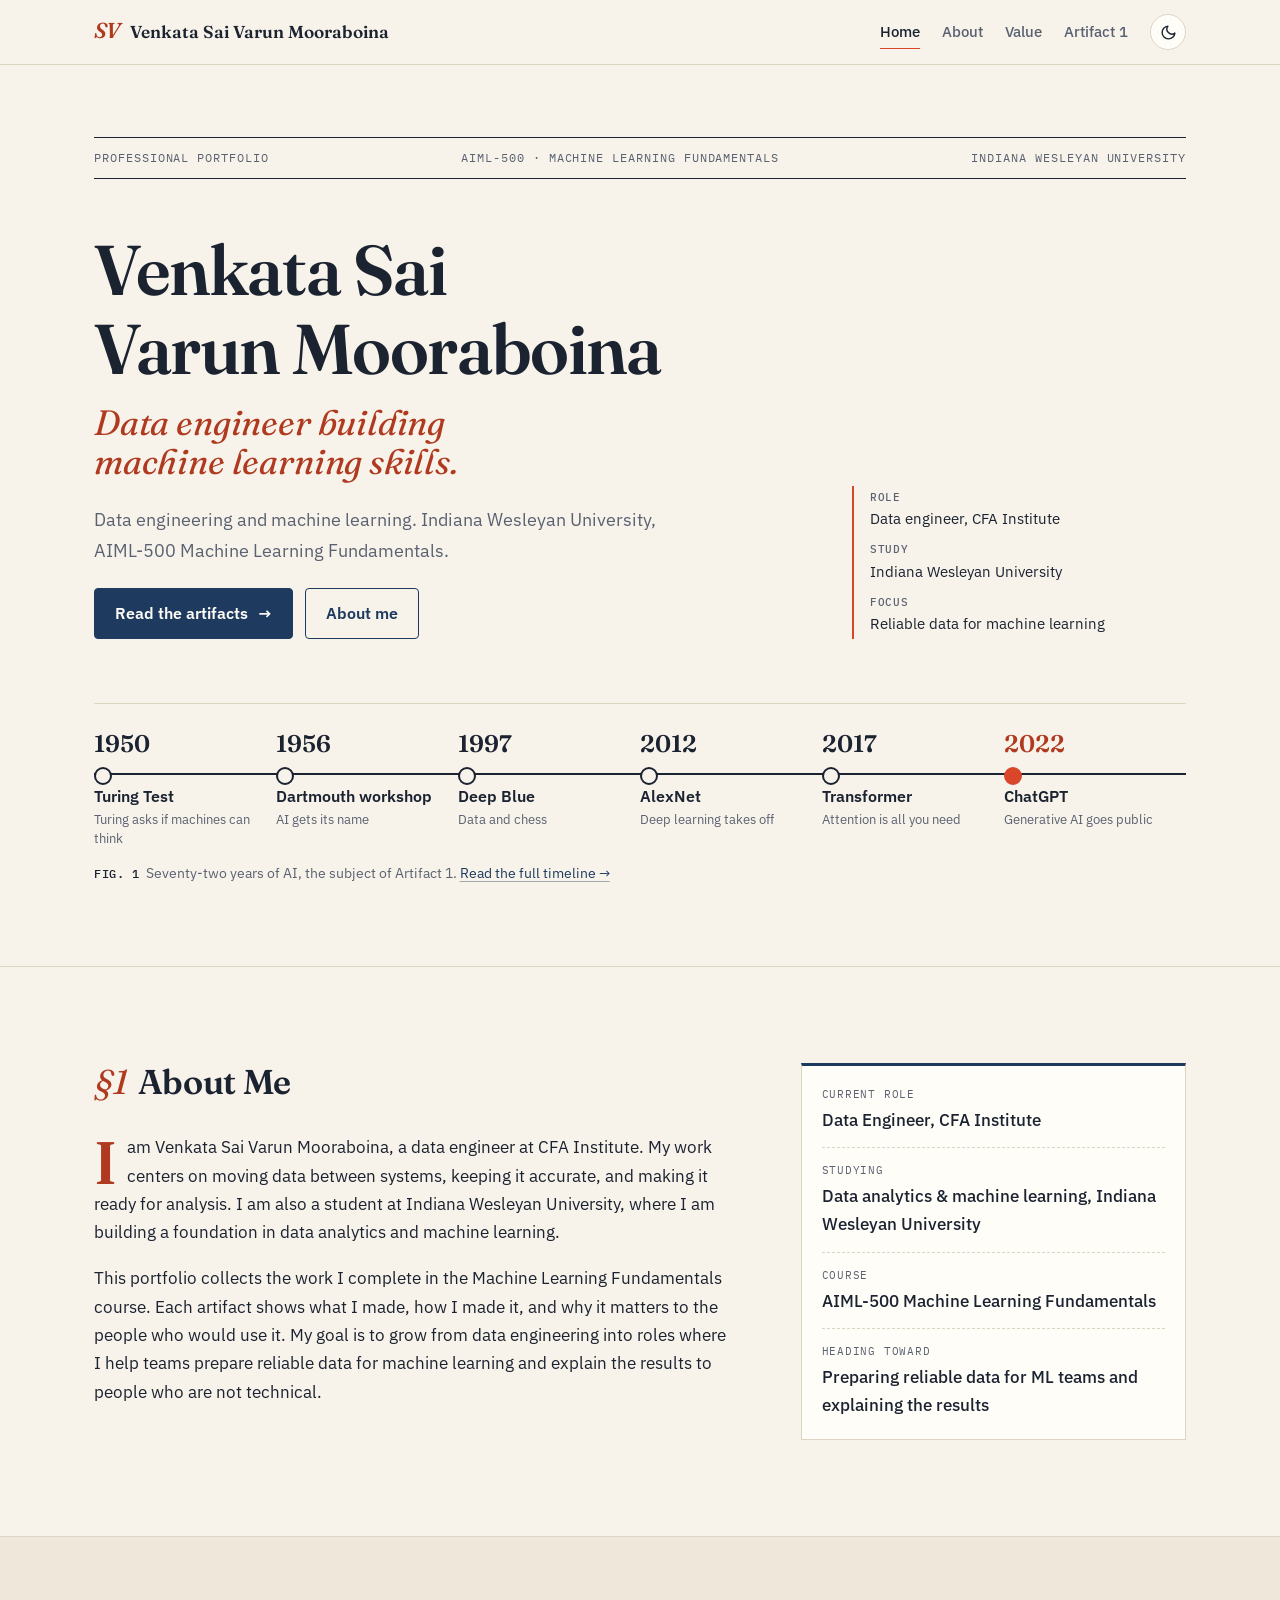
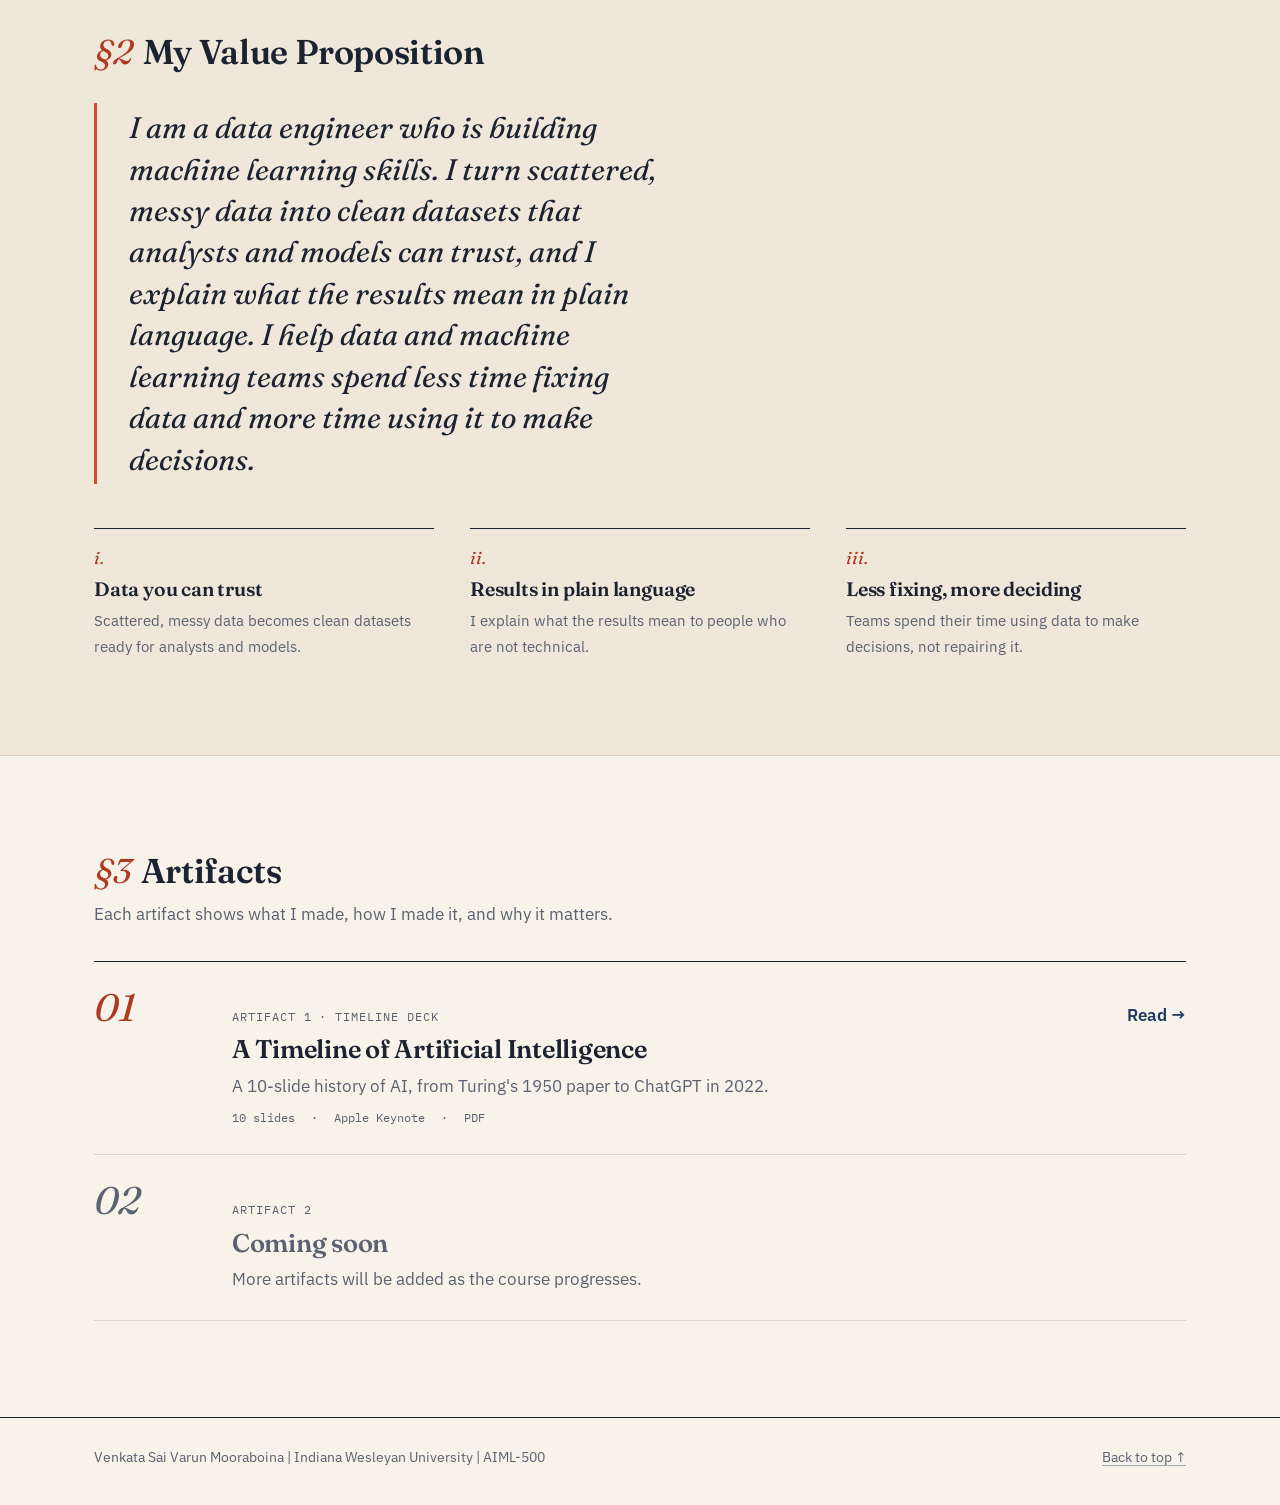
==== index.html @ 51bb8f2c "feat: publish AIML-500 professional portfolio Home page (About Me, Value Proposition, Artifacts) and" ====
<!DOCTYPE html>
<html lang="en">
<head>
  <meta charset="utf-8">
  <meta name="viewport" content="width=device-width, initial-scale=1">
  <title>Venkata Sai Varun Mooraboina - Professional Portfolio</title>
  <meta name="description" content="Professional portfolio of Venkata Sai Varun Mooraboina, data engineer building machine learning skills.">
  <meta name="author" content="Venkata Sai Varun Mooraboina">
  <meta property="og:type" content="website">
  <meta property="og:title" content="Venkata Sai Varun Mooraboina - Professional Portfolio">
  <meta property="og:description" content="Data engineer building machine learning skills. AIML-500 portfolio, Indiana Wesleyan University.">
  <meta name="theme-color" content="#F7F3EA">
  <link rel="icon" href="data:image/svg+xml,%3Csvg xmlns='http://www.w3.org/2000/svg' viewBox='0 0 64 64'%3E%3Crect width='64' height='64' rx='14' fill='%231E3A5F'/%3E%3Ctext x='32' y='43' font-family='Georgia,serif' font-style='italic' font-weight='700' font-size='30' text-anchor='middle' fill='%23FFFDF8'%3ESV%3C/text%3E%3Ccircle cx='50' cy='48' r='4' fill='%23D9472B'/%3E%3C/svg%3E">
  <script>try{var t=localStorage.getItem("theme");if(t)document.documentElement.setAttribute("data-theme",t)}catch(e){}</script>
  <link rel="preconnect" href="https://fonts.googleapis.com">
  <link rel="preconnect" href="https://fonts.gstatic.com" crossorigin>
  <link rel="stylesheet" href="https://fonts.googleapis.com/css2?family=Fraunces:ital,opsz,wght@0,9..144,400;0,9..144,600;1,9..144,400;1,9..144,500;1,9..144,600&family=IBM+Plex+Sans:wght@400;500;600&family=IBM+Plex+Mono:wght@400;500&display=swap">
  <link rel="stylesheet" href="style.css">
</head>
<body>
  <a class="skip" href="#main">Skip to content</a>

  <header class="top">
    <div class="wrap nav">
      <a class="brand" href="index.html" aria-label="Venkata Sai Varun Mooraboina, home">
        <span class="brand-mark" aria-hidden="true">SV</span>
        <span class="brand-name">Venkata Sai Varun Mooraboina</span>
        <span class="brand-short" aria-hidden="true">Sai Varun</span>
      </a>
      <nav class="nav-links" aria-label="Main">
        <a href="index.html" aria-current="page">Home</a>
        <a class="hide-sm" href="#about">About</a>
        <a class="hide-sm" href="#value">Value</a>
        <a href="artifact-1.html">Artifact 1</a>
        <button class="theme-toggle" type="button" aria-label="Switch theme">
          <svg class="moon" viewBox="0 0 24 24" fill="none" stroke="currentColor" stroke-width="2" stroke-linecap="round" stroke-linejoin="round" aria-hidden="true"><path d="M21 12.8A9 9 0 1 1 11.2 3a7 7 0 0 0 9.8 9.8z"/></svg>
          <svg class="sun" viewBox="0 0 24 24" fill="none" stroke="currentColor" stroke-width="2" stroke-linecap="round" aria-hidden="true"><circle cx="12" cy="12" r="4"/><path d="M12 2v2M12 20v2M4.9 4.9l1.4 1.4M17.7 17.7l1.4 1.4M2 12h2M20 12h2M4.9 19.1l1.4-1.4M17.7 6.3l1.4-1.4"/></svg>
        </button>
      </nav>
    </div>
  </header>

  <main id="main">
    <section class="masthead" aria-labelledby="name-h">
      <div class="wrap">
        <div class="masthead-rule">
          <span class="label">Professional Portfolio</span>
          <span class="label">AIML-500 · Machine Learning Fundamentals</span>
          <span class="label">Indiana Wesleyan University</span>
        </div>

        <div class="masthead-grid">
          <div class="masthead-copy">
            <h1 id="name-h">Venkata Sai Varun Mooraboina<span class="tagline">Data engineer building machine learning skills.</span></h1>
            <p class="standfirst">Data engineering and machine learning. Indiana Wesleyan University, AIML-500 Machine Learning Fundamentals.</p>
            <div class="btn-row">
              <a class="btn btn-ink" href="#artifacts">Read the artifacts <span class="arr" aria-hidden="true">→</span></a>
              <a class="btn btn-line" href="#about">About me</a>
            </div>
          </div>
          <div class="masthead-side">
            <ul class="byline">
              <li><b>Role</b>Data engineer, CFA Institute</li>
              <li><b>Study</b>Indiana Wesleyan University</li>
              <li><b>Focus</b>Reliable data for machine learning</li>
            </ul>
          </div>
        </div>

        <figure class="milestones">
          <ol class="ms">
            <li><span class="yr">1950</span><b>Turing Test</b><span>Turing asks if machines can think</span></li>
            <li><span class="yr">1956</span><b>Dartmouth workshop</b><span>AI gets its name</span></li>
            <li><span class="yr">1997</span><b>Deep Blue</b><span>Data and chess</span></li>
            <li><span class="yr">2012</span><b>AlexNet</b><span>Deep learning takes off</span></li>
            <li><span class="yr">2017</span><b>Transformer</b><span>Attention is all you need</span></li>
            <li class="hot"><span class="yr">2022</span><b>ChatGPT</b><span>Generative AI goes public</span></li>
          </ol>
          <figcaption class="figcap"><b>Fig. 1</b>Seventy-two years of AI, the subject of Artifact 1. <a href="artifact-1.html">Read the full timeline →</a></figcaption>
        </figure>
      </div>
    </section>

    <section class="sec" id="about" aria-labelledby="about-h">
      <div class="wrap two-col">
        <div>
          <div class="sec-head">
            <h2 id="about-h"><span class="sec-no" aria-hidden="true">§1</span>About Me</h2>
          </div>
          <div class="prose dropcap">
            <p>I am Venkata Sai Varun Mooraboina, a data engineer at CFA Institute. My work centers on moving data between systems, keeping it accurate, and making it ready for analysis. I am also a student at Indiana Wesleyan University, where I am building a foundation in data analytics and machine learning.</p>
            <p>This portfolio collects the work I complete in the Machine Learning Fundamentals course. Each artifact shows what I made, how I made it, and why it matters to the people who would use it. My goal is to grow from data engineering into roles where I help teams prepare reliable data for machine learning and explain the results to people who are not technical.</p>
          </div>
        </div>
        <dl class="index-card" aria-label="At a glance">
          <div><dt>Current role</dt><dd>Data Engineer, CFA Institute</dd></div>
          <div><dt>Studying</dt><dd>Data analytics &amp; machine learning, Indiana Wesleyan University</dd></div>
          <div><dt>Course</dt><dd>AIML-500 Machine Learning Fundamentals</dd></div>
          <div><dt>Heading toward</dt><dd>Preparing reliable data for ML teams and explaining the results</dd></div>
        </dl>
      </div>
    </section>

    <section class="sec tint" id="value" aria-labelledby="value-h">
      <div class="wrap">
        <div class="sec-head">
          <h2 id="value-h"><span class="sec-no" aria-hidden="true">§2</span>My Value Proposition</h2>
        </div>
        <blockquote class="pull">
          <p>I am a data engineer who is building machine learning skills. I turn scattered, messy data into clean datasets that analysts and models can trust, and I explain what the results mean in plain language. I help data and machine learning teams spend less time fixing data and more time using it to make decisions.</p>
        </blockquote>
        <ol class="points">
          <li><h3>Data you can trust</h3><p>Scattered, messy data becomes clean datasets ready for analysts and models.</p></li>
          <li><h3>Results in plain language</h3><p>I explain what the results mean to people who are not technical.</p></li>
          <li><h3>Less fixing, more deciding</h3><p>Teams spend their time using data to make decisions, not repairing it.</p></li>
        </ol>
      </div>
    </section>

    <section class="sec" id="artifacts" aria-labelledby="artifacts-h">
      <div class="wrap">
        <div class="sec-head">
          <h2 id="artifacts-h"><span class="sec-no" aria-hidden="true">§3</span>Artifacts</h2>
          <p class="muted">Each artifact shows what I made, how I made it, and why it matters.</p>
        </div>
        <ul class="contents">
          <li>
            <a class="entry" href="artifact-1.html">
              <span class="no" aria-hidden="true">01</span>
              <span class="body">
                <span class="label">Artifact 1 · Timeline deck</span>
                <h3>A Timeline of Artificial Intelligence</h3>
                <p>A 10-slide history of AI, from Turing's 1950 paper to ChatGPT in 2022.</p>
                <span class="tags"><span>10 slides</span> · <span>Apple Keynote</span> · <span>PDF</span></span>
              </span>
              <span class="go">Read <span class="arr" aria-hidden="true">→</span></span>
            </a>
          </li>
          <li>
            <div class="entry soon">
              <span class="no" aria-hidden="true">02</span>
              <span class="body">
                <span class="label">Artifact 2</span>
                <h3>Coming soon</h3>
                <p>More artifacts will be added as the course progresses.</p>
              </span>
            </div>
          </li>
        </ul>
      </div>
    </section>
  </main>

  <footer class="site">
    <div class="wrap foot">
      <span>Venkata Sai Varun Mooraboina | Indiana Wesleyan University | AIML-500</span>
      <a href="#main">Back to top ↑</a>
    </div>
  </footer>

  <script src="script.js" defer></script>
</body>
</html>
---- style.css ----
/* Professional Portfolio — Venkata Sai Varun Mooraboina
   "Research notebook": warm paper, ink blue, one vermilion accent.
   Fraunces (serif headings), IBM Plex Sans (body), IBM Plex Mono (labels).
   Light by default; a "night reading" dark theme follows the device or the toggle. */

:root {
  --paper: #F7F3EA; --paper-2: #EFE8DA; --card: #FFFDF8;
  --ink: #1B2230; --ink-blue: #1E3A5F; --muted: #5A6170; --line: #DDD4C3;
  --accent: #D9472B; --accent-text: #B03A20; --on-ink: #FFFDF8;
  --serif: "Fraunces", "Iowan Old Style", Georgia, serif;
  --sans: "IBM Plex Sans", "Helvetica Neue", Arial, system-ui, sans-serif;
  --mono: "IBM Plex Mono", ui-monospace, Menlo, monospace;
  --wrap: 1140px;
  color-scheme: light;
}
@media (prefers-color-scheme: dark) {
  :root:not([data-theme="light"]) {
    --paper: #14171C; --paper-2: #1A1E24; --card: #1D2229;
    --ink: #ECE7DC; --ink-blue: #A9C2E2; --muted: #A2A8B1; --line: #2E343D;
    --accent: #FF7A59; --accent-text: #FF8D70; --on-ink: #14171C;
    color-scheme: dark;
  }
}
:root[data-theme="dark"] {
  --paper: #14171C; --paper-2: #1A1E24; --card: #1D2229;
  --ink: #ECE7DC; --ink-blue: #A9C2E2; --muted: #A2A8B1; --line: #2E343D;
  --accent: #FF7A59; --accent-text: #FF8D70; --on-ink: #14171C;
  color-scheme: dark;
}

/* ---------- Base ---------- */
* { box-sizing: border-box; }
html { scroll-behavior: smooth; scroll-padding-top: 80px; }
body {
  margin: 0; background: var(--paper); color: var(--ink);
  font-family: var(--sans); font-size: 1.04rem; line-height: 1.7;
  -webkit-font-smoothing: antialiased; overflow-x: hidden;
}
a { color: var(--ink-blue); text-decoration-color: color-mix(in srgb, var(--ink-blue) 40%, transparent); text-underline-offset: 3px; }
a:hover { color: var(--accent-text); text-decoration-color: currentColor; }
:focus-visible { outline: 2px solid var(--accent); outline-offset: 3px; border-radius: 4px; }
h1, h2, h3 { font-family: var(--serif); font-weight: 600; line-height: 1.12; letter-spacing: -0.01em; text-wrap: balance; margin: 0; }
h1 { font-size: clamp(2.4rem, 6vw, 4.4rem); letter-spacing: -0.02em; }
h2 { font-size: clamp(1.6rem, 3vw, 2.15rem); }
h3 { font-size: 1.22rem; }
p { margin: 0; }
.wrap { max-width: var(--wrap); margin-inline: auto; padding-inline: 24px; }
@media (max-width: 600px) { .wrap { padding-inline: 16px; } }

.skip { position: absolute; left: 16px; top: -60px; z-index: 50; background: var(--ink-blue); color: var(--on-ink); padding: 10px 16px; border-radius: 6px; text-decoration: none; font-weight: 600; }
.skip:focus { top: 12px; color: var(--on-ink); }

.label { font-family: var(--mono); font-size: .74rem; letter-spacing: .08em; text-transform: uppercase; color: var(--muted); margin: 0; }
.label.accent { color: var(--accent-text); }
.muted { color: var(--muted); }
.sec-no { font-family: var(--serif); font-style: italic; font-weight: 400; color: var(--accent-text); margin-right: .3em; }

/* ---------- Buttons ---------- */
.btn {
  display: inline-flex; align-items: center; gap: 10px; padding: 11px 20px; border-radius: 4px;
  font: inherit; font-weight: 600; font-size: .98rem; text-decoration: none; cursor: pointer;
  border: 1.5px solid var(--ink-blue); transition: background .2s ease, color .2s ease, border-color .2s ease;
}
.btn-ink { background: var(--ink-blue); color: var(--on-ink); }
.btn-ink:hover { background: var(--accent); border-color: var(--accent); color: var(--on-ink); }
.btn-line { background: transparent; color: var(--ink-blue); }
.btn-line:hover { border-color: var(--accent); color: var(--accent-text); }
.btn .arr { transition: transform .2s ease; }
.btn:hover .arr { transform: translateX(3px); }
.btn-row { display: flex; flex-wrap: wrap; gap: 12px; align-items: center; }

/* ---------- Header ---------- */
header.top {
  position: sticky; top: 0; z-index: 20; border-bottom: 1px solid var(--line);
  background: color-mix(in srgb, var(--paper) 88%, transparent);
  backdrop-filter: blur(10px); -webkit-backdrop-filter: blur(10px);
}
.nav { display: flex; align-items: center; justify-content: space-between; gap: 16px; padding-block: 14px; }
.brand { display: flex; align-items: baseline; gap: 10px; min-width: 0; text-decoration: none; color: var(--ink); }
.brand:hover { color: var(--ink); }
.brand-mark { font-family: var(--serif); font-style: italic; font-weight: 600; font-size: 1.35rem; color: var(--accent-text); line-height: 1; }
.brand-name { font-family: var(--serif); font-weight: 600; font-size: 1.08rem; white-space: nowrap; overflow: hidden; text-overflow: ellipsis; }
.brand-short { display: none; font-family: var(--serif); font-weight: 600; }
.nav-links { display: flex; align-items: center; gap: 22px; }
.nav-links a { color: var(--muted); text-decoration: none; font-size: .95rem; font-weight: 500; white-space: nowrap; padding-block: 4px; border-bottom: 1.5px solid transparent; }
.nav-links a:hover { color: var(--ink); border-bottom-color: var(--line); }
.nav-links a[aria-current="page"] { color: var(--ink); border-bottom-color: var(--accent); }
.theme-toggle {
  flex: none; width: 36px; height: 36px; border-radius: 50%; border: 1px solid var(--line);
  background: var(--card); color: var(--ink); display: grid; place-items: center; cursor: pointer;
}
.theme-toggle:hover { border-color: var(--accent); }
.theme-toggle svg { width: 17px; height: 17px; }
.theme-toggle .sun { display: none; }
:root[data-theme="dark"] .theme-toggle .sun { display: block; }
:root[data-theme="dark"] .theme-toggle .moon { display: none; }
@media (max-width: 720px) {
  .nav-links { gap: 16px; }
  .nav-links .hide-sm, .brand-name { display: none; }
  .brand-short { display: inline; }
}

/* ---------- Home: masthead ---------- */
.masthead { padding-block: clamp(36px, 6vw, 72px) clamp(48px, 7vw, 80px); }
.masthead-rule { display: flex; justify-content: space-between; flex-wrap: wrap; gap: 6px 20px; padding-block: 10px; border-block: 1px solid var(--ink); margin-bottom: clamp(28px, 5vw, 52px); }
.masthead-grid { display: grid; grid-template-columns: 1.35fr .65fr; gap: clamp(24px, 5vw, 64px); align-items: end; }
@media (max-width: 880px) { .masthead-grid { grid-template-columns: 1fr; } }
.masthead-copy { display: grid; gap: 22px; min-width: 0; }
.masthead h1 .tagline { display: block; font-style: italic; font-weight: 400; color: var(--accent-text); font-size: .5em; letter-spacing: -0.005em; margin-top: 14px; }
.standfirst { font-size: 1.15rem; color: var(--muted); max-width: 52ch; }
.masthead-side { display: grid; gap: 18px; }
.byline { display: grid; gap: 8px; margin: 0; list-style: none; border-left: 2px solid var(--accent); padding: 2px 0 2px 16px; font-size: .95rem; }
.byline b { display: block; font-family: var(--mono); font-weight: 500; font-size: .68rem; letter-spacing: .07em; text-transform: uppercase; color: var(--muted); }

/* Figure captions */
figure { margin: 0; }
.figcap { font-size: .88rem; color: var(--muted); margin-top: 14px; }
.figcap b { font-family: var(--mono); font-weight: 500; font-size: .76rem; letter-spacing: .05em; color: var(--ink); margin-right: 6px; text-transform: uppercase; }

/* Home: AI milestones timeline */
.milestones { margin-top: clamp(40px, 6vw, 64px); padding-top: 28px; border-top: 1px solid var(--line); }
.ms { position: relative; display: grid; grid-template-columns: repeat(6, 1fr); margin: 0; padding: 0; list-style: none; }
.ms::before { content: ""; position: absolute; left: 0; right: 0; top: 41px; height: 2px; background: var(--ink); }
.ms li { position: relative; display: grid; gap: 4px; align-content: start; padding-right: 14px; }
.ms .yr { font-family: var(--serif); font-size: 1.5rem; font-weight: 600; line-height: 1; padding-bottom: 26px; }
.ms li::before { content: ""; position: absolute; left: 0; top: 35px; width: 14px; height: 14px; border-radius: 50%; background: var(--paper); border: 2px solid var(--ink); }
.ms b { font-weight: 600; font-size: .98rem; line-height: 1.3; }
.ms span:last-child { font-size: .84rem; color: var(--muted); line-height: 1.4; }
.ms li.hot::before { background: var(--accent); border-color: var(--accent); }
.ms li.hot .yr { color: var(--accent-text); }
.ms-link { margin-top: 18px; }
@media (max-width: 760px) {
  .ms { grid-template-columns: 1fr; gap: 16px; padding-left: 28px; }
  .ms::before { left: 6px; right: auto; top: 6px; bottom: 6px; width: 2px; height: auto; }
  .ms li { grid-template-columns: 60px 1fr; column-gap: 12px; padding: 0; }
  .ms li::before { left: -28px; top: 5px; }
  .ms .yr { grid-row: span 2; font-size: 1.25rem; padding: 0; }
}

/* ---------- Home: numbered sections ---------- */
.sec { padding-block: clamp(56px, 8vw, 96px); border-top: 1px solid var(--line); }
.sec.tint { background: var(--paper-2); }
.sec-head { display: grid; gap: 10px; margin-bottom: 32px; max-width: 70ch; }
.two-col { display: grid; grid-template-columns: 1.25fr .75fr; gap: clamp(24px, 5vw, 64px); align-items: start; }
@media (max-width: 880px) { .two-col { grid-template-columns: 1fr; } }
.prose { display: grid; gap: 18px; max-width: 66ch; }
.prose.dropcap > p:first-child::first-letter {
  float: left; font-family: var(--serif); font-weight: 600; font-size: 3.6em; line-height: .8;
  padding: 6px 10px 0 0; color: var(--accent-text);
}
.index-card { margin: 0; padding: 6px 20px; background: var(--card); border: 1px solid var(--line); border-top: 3px solid var(--ink-blue); }
.index-card div { display: grid; gap: 2px; padding-block: 13px; border-bottom: 1px dashed var(--line); }
.index-card div:last-child { border-bottom: none; }
.index-card dt { font-family: var(--mono); font-size: .7rem; letter-spacing: .07em; text-transform: uppercase; color: var(--muted); }
.index-card dd { margin: 0; font-weight: 500; }

.pull { margin: 0; padding: 4px 0 4px clamp(18px, 3vw, 32px); border-left: 3px solid var(--accent); max-width: 34em; }
.pull p { font-family: var(--serif); font-style: italic; font-weight: 400; font-size: clamp(1.35rem, 2.6vw, 1.85rem); line-height: 1.4; }
.points { display: grid; grid-template-columns: repeat(3, 1fr); gap: clamp(18px, 3vw, 36px); margin: 44px 0 0; padding: 0; list-style: none; counter-reset: pt; }
@media (max-width: 820px) { .points { grid-template-columns: 1fr; } }
.points li { counter-increment: pt; display: grid; gap: 6px; align-content: start; padding-top: 14px; border-top: 1px solid var(--ink); }
.points li::before { content: counter(pt, lower-roman) "."; font-family: var(--serif); font-style: italic; color: var(--accent-text); font-size: 1.1rem; }
.points p { color: var(--muted); font-size: .96rem; }

/* Artifacts as a contents list */
.contents { margin: 0; padding: 0; list-style: none; border-top: 1px solid var(--ink); }
.contents li { border-bottom: 1px solid var(--line); }
.entry { display: grid; grid-template-columns: 110px 1fr auto; gap: 8px 28px; align-items: baseline; padding: 26px 0; text-decoration: none; color: var(--ink); }
.entry:hover { color: var(--ink); }
a.entry:hover h3 { color: var(--accent-text); }
.entry .no { font-family: var(--serif); font-style: italic; font-size: 2.4rem; line-height: 1; color: var(--accent-text); }
.entry .body { display: grid; gap: 8px; }
.entry h3 { font-size: clamp(1.3rem, 2.4vw, 1.6rem); transition: color .2s ease; }
.entry p { color: var(--muted); }
.entry .go { font-weight: 600; color: var(--ink-blue); white-space: nowrap; }
.entry .go .arr { display: inline-block; transition: transform .2s ease; }
a.entry:hover .go .arr { transform: translateX(4px); }
.entry.soon .no, .entry.soon h3 { color: var(--muted); }
@media (max-width: 680px) {
  .entry { grid-template-columns: 52px 1fr; }
  .entry .no { font-size: 1.9rem; }
  .entry .go { grid-column: 2; }
}
.tags { display: flex; flex-wrap: wrap; gap: 6px 16px; margin: 0; padding: 0; list-style: none; font-family: var(--mono); font-size: .76rem; color: var(--muted); }
.tags li::before { content: "▪ "; color: var(--accent); }

/* ---------- Artifact page ---------- */
.paper-head { padding-block: clamp(36px, 6vw, 72px) clamp(28px, 4vw, 40px); border-bottom: 1px solid var(--ink); }
.crumbs { display: flex; gap: 8px; font-family: var(--mono); font-size: .76rem; color: var(--muted); margin-bottom: 26px; }
.crumbs a { color: var(--muted); text-decoration: none; }
.crumbs a:hover { color: var(--ink); }
.paper-head h1 { font-size: clamp(2rem, 4.8vw, 3.5rem); max-width: 24ch; margin-top: 12px; }
.paper-head .standfirst { margin-top: 18px; font-style: italic; font-family: var(--serif); font-size: 1.25rem; }
.paper-meta { display: flex; flex-wrap: wrap; gap: 6px 22px; margin: 26px 0 0; padding: 12px 0 0; list-style: none; border-top: 1px solid var(--line); font-size: .9rem; color: var(--muted); }
.paper-meta b { color: var(--ink); font-weight: 600; }

.layout { display: grid; grid-template-columns: 190px minmax(0, 1fr); gap: clamp(28px, 4vw, 56px); padding-block: 28px 80px; }
.toc { position: sticky; top: 84px; align-self: start; min-width: 0; }
.toc ol { list-style: none; margin: 12px 0 0; padding: 0; display: grid; gap: 1px; counter-reset: toc; }
.toc li { counter-increment: toc; }
.toc a { display: flex; gap: 8px; padding: 5px 0; color: var(--muted); text-decoration: none; font-size: .92rem; }
.toc a::before { content: "§" counter(toc); font-family: var(--serif); font-style: italic; min-width: 2em; }
.toc a:hover { color: var(--ink); }
.toc a.active { color: var(--ink); font-weight: 600; }
.toc a.active::before { color: var(--accent-text); }
@media (max-width: 920px) {
  .layout { grid-template-columns: 1fr; padding-top: 0; }
  .toc {
    top: 61px; z-index: 10; margin-inline: -24px; padding: 10px 24px;
    background: color-mix(in srgb, var(--paper) 92%, transparent);
    backdrop-filter: blur(10px); -webkit-backdrop-filter: blur(10px); border-bottom: 1px solid var(--line);
  }
  .toc .label { display: none; }
  .toc ol { display: flex; gap: 6px; margin: 0; overflow-x: auto; scrollbar-width: none; }
  .toc ol::-webkit-scrollbar { display: none; }
  .toc a { white-space: nowrap; padding: 5px 12px; border: 1px solid var(--line); border-radius: 999px; font-size: .85rem; background: var(--card); }
  .toc a::before { min-width: 0; }
  .toc a.active { border-color: var(--accent); }
}
@media (max-width: 600px) { .toc { margin-inline: -16px; padding-inline: 16px; } }

/* Each section: body + margin notes */
.content { min-width: 0; }
.part { display: grid; grid-template-columns: minmax(0, 1fr) 210px; gap: 16px 40px; padding-block: 36px; border-bottom: 1px solid var(--line); }
.part > h2 { grid-column: 1 / -1; }
.part-body { display: grid; gap: 22px; min-width: 0; align-content: start; }
.part-body > p { max-width: 68ch; }
.notes { display: grid; gap: 16px; align-content: start; }
.note { font-size: .84rem; line-height: 1.5; color: var(--muted); padding-left: 12px; border-left: 2px solid var(--line); }
.note b { display: block; font-family: var(--mono); font-weight: 500; font-size: .68rem; letter-spacing: .07em; text-transform: uppercase; color: var(--accent-text); margin-bottom: 3px; }
.note.lit { border-left-color: var(--accent); }
@media (max-width: 1100px) {
  .part { grid-template-columns: 1fr; }
  .notes { grid-template-columns: repeat(auto-fit, minmax(220px, 1fr)); }
}
.cite { white-space: nowrap; }

.fig-frame { border: 1px solid var(--line); background: var(--card); padding: clamp(14px, 2.4vw, 22px); }

.viewer-wrap { border: 1px solid var(--line); background: var(--paper-2); }
.viewer { display: block; width: 100%; height: min(72vh, 640px); border: 0; background: var(--paper-2); }
.viewer-fallback { padding: 28px; display: grid; gap: 12px; justify-items: start; }
@media (max-width: 600px) { .viewer { height: 420px; } }

/* Fig: six eras */
.eras { display: flex; gap: 4px; margin: 0; padding: 0; list-style: none; }
.eras li { flex: var(--span) 1 0; min-width: 0; display: grid; gap: 6px; align-content: start; padding: 12px 10px; background: var(--paper); border-top: 4px solid var(--ink-blue); }
.eras li.winter { border-top-color: var(--accent); background: repeating-linear-gradient(135deg, var(--paper) 0 7px, color-mix(in srgb, var(--accent) 9%, var(--paper)) 7px 14px); }
.eras .yrs { font-family: var(--mono); font-size: .7rem; color: var(--muted); }
.eras b { font-family: var(--serif); font-weight: 600; font-size: .98rem; line-height: 1.2; }
.legend { display: flex; flex-wrap: wrap; gap: 16px; font-size: .8rem; color: var(--muted); margin-top: 12px; }
.legend span::before { content: ""; display: inline-block; width: 14px; height: 4px; margin-right: 8px; vertical-align: middle; background: var(--ink-blue); }
.legend span.w::before { background: var(--accent); }
@media (max-width: 760px) {
  .eras { flex-direction: column; }
  .eras li { flex: none; grid-template-columns: 92px 1fr; align-items: baseline; border-top: none; border-left: 4px solid var(--ink-blue); }
  .eras li.winter { border-left-color: var(--accent); }
}

/* Fig: compute */
.stats { display: grid; grid-template-columns: repeat(3, 1fr); gap: 18px; }
@media (max-width: 680px) { .stats { grid-template-columns: 1fr; } }
.stat { display: grid; gap: 4px; }
.stat b { font-family: var(--serif); font-weight: 600; font-size: clamp(2rem, 4.4vw, 2.8rem); line-height: 1; font-variant-numeric: lining-nums tabular-nums; }
.stat.hot b { color: var(--accent-text); }
.stat span { font-size: .86rem; color: var(--muted); }

/* Fig: enablers */
.enablers { position: relative; display: grid; grid-template-columns: repeat(5, 1fr); gap: 10px; margin: 0; padding: 0; list-style: none; }
.enablers::before { content: ""; position: absolute; left: 0; right: 0; top: 6px; height: 2px; background: var(--ink); }
.enablers li { position: relative; display: grid; gap: 3px; align-content: start; padding-top: 26px; }
.enablers li::before { content: ""; position: absolute; top: 0; left: 0; width: 14px; height: 14px; border-radius: 50%; background: var(--card); border: 2px solid var(--ink); }
.enablers li.hot::before { background: var(--accent); border-color: var(--accent); }
.enablers .yr { font-family: var(--serif); font-weight: 600; font-size: 1.15rem; }
.enablers li.hot .yr { color: var(--accent-text); }
.enablers b { font-size: .92rem; }
.enablers span:last-child { font-size: .8rem; color: var(--muted); }
@media (max-width: 760px) {
  .enablers { grid-template-columns: 1fr; gap: 14px; padding-left: 28px; }
  .enablers::before { left: 6px; right: auto; top: 6px; bottom: 6px; width: 2px; height: auto; }
  .enablers li { padding-top: 0; }
  .enablers li::before { left: -28px; top: 5px; }
}

.steps { list-style: none; margin: 0; padding: 0; display: grid; counter-reset: step; }
.steps li { counter-increment: step; display: grid; grid-template-columns: 44px 1fr; gap: 12px; padding: 14px 0; border-top: 1px dashed var(--line); max-width: 72ch; }
.steps li:first-child { border-top: none; padding-top: 0; }
.steps li::before { content: counter(step); font-family: var(--serif); font-style: italic; font-size: 1.6rem; line-height: 1.05; color: var(--accent-text); }

.tools { display: flex; flex-wrap: wrap; gap: 8px; margin: 0; padding: 0; list-style: none; }
.tools li { font-family: var(--mono); font-size: .78rem; padding: 4px 10px; border: 1px solid var(--line); background: var(--card); }

.duo { display: grid; grid-template-columns: 1fr 1fr; gap: clamp(18px, 3vw, 32px); }
@media (max-width: 760px) { .duo { grid-template-columns: 1fr; } }
.duo > div { display: grid; gap: 8px; align-content: start; padding-top: 12px; border-top: 1px solid var(--ink); }
.duo h3 { font-style: italic; font-weight: 500; color: var(--accent-text); }

.boxed { padding: 16px 18px; background: var(--card); border: 1px solid var(--line); border-left: 3px solid var(--accent); max-width: 68ch; }

.refs { display: grid; gap: 12px; }
.refs p { padding-left: 2em; text-indent: -2em; overflow-wrap: anywhere; font-size: .95rem; max-width: 80ch; scroll-margin-top: 130px; }
.refs p:target { background: color-mix(in srgb, var(--accent) 12%, transparent); outline: 6px solid color-mix(in srgb, var(--accent) 12%, transparent); }

.pager { display: flex; justify-content: space-between; gap: 12px; flex-wrap: wrap; padding-top: 32px; }

/* ---------- Footer ---------- */
footer.site { padding-block: 28px 36px; border-top: 1px solid var(--ink); color: var(--muted); font-size: .88rem; }
.foot { display: flex; justify-content: space-between; flex-wrap: wrap; gap: 12px; }
.foot a { color: var(--muted); }

/* ---------- Motion ---------- */
@media (prefers-reduced-motion: no-preference) {
  .masthead-copy, .masthead-side, .milestones { animation: settle .8s cubic-bezier(.2,.7,.2,1) both; }
  .masthead-side { animation-delay: .08s; }
  .milestones { animation-delay: .16s; }
  @keyframes settle { from { transform: translateY(14px); } to { transform: none; } }
}
@media (prefers-reduced-motion: reduce) {
  html { scroll-behavior: auto; }
  *, *::before, *::after { animation: none !important; transition: none !important; }
}

@media print {
  header.top, .toc, .theme-toggle, .viewer-wrap, .skip, .pager { display: none !important; }
  body { background: #fff; color: #000; }
  .layout, .part { grid-template-columns: 1fr; }
}
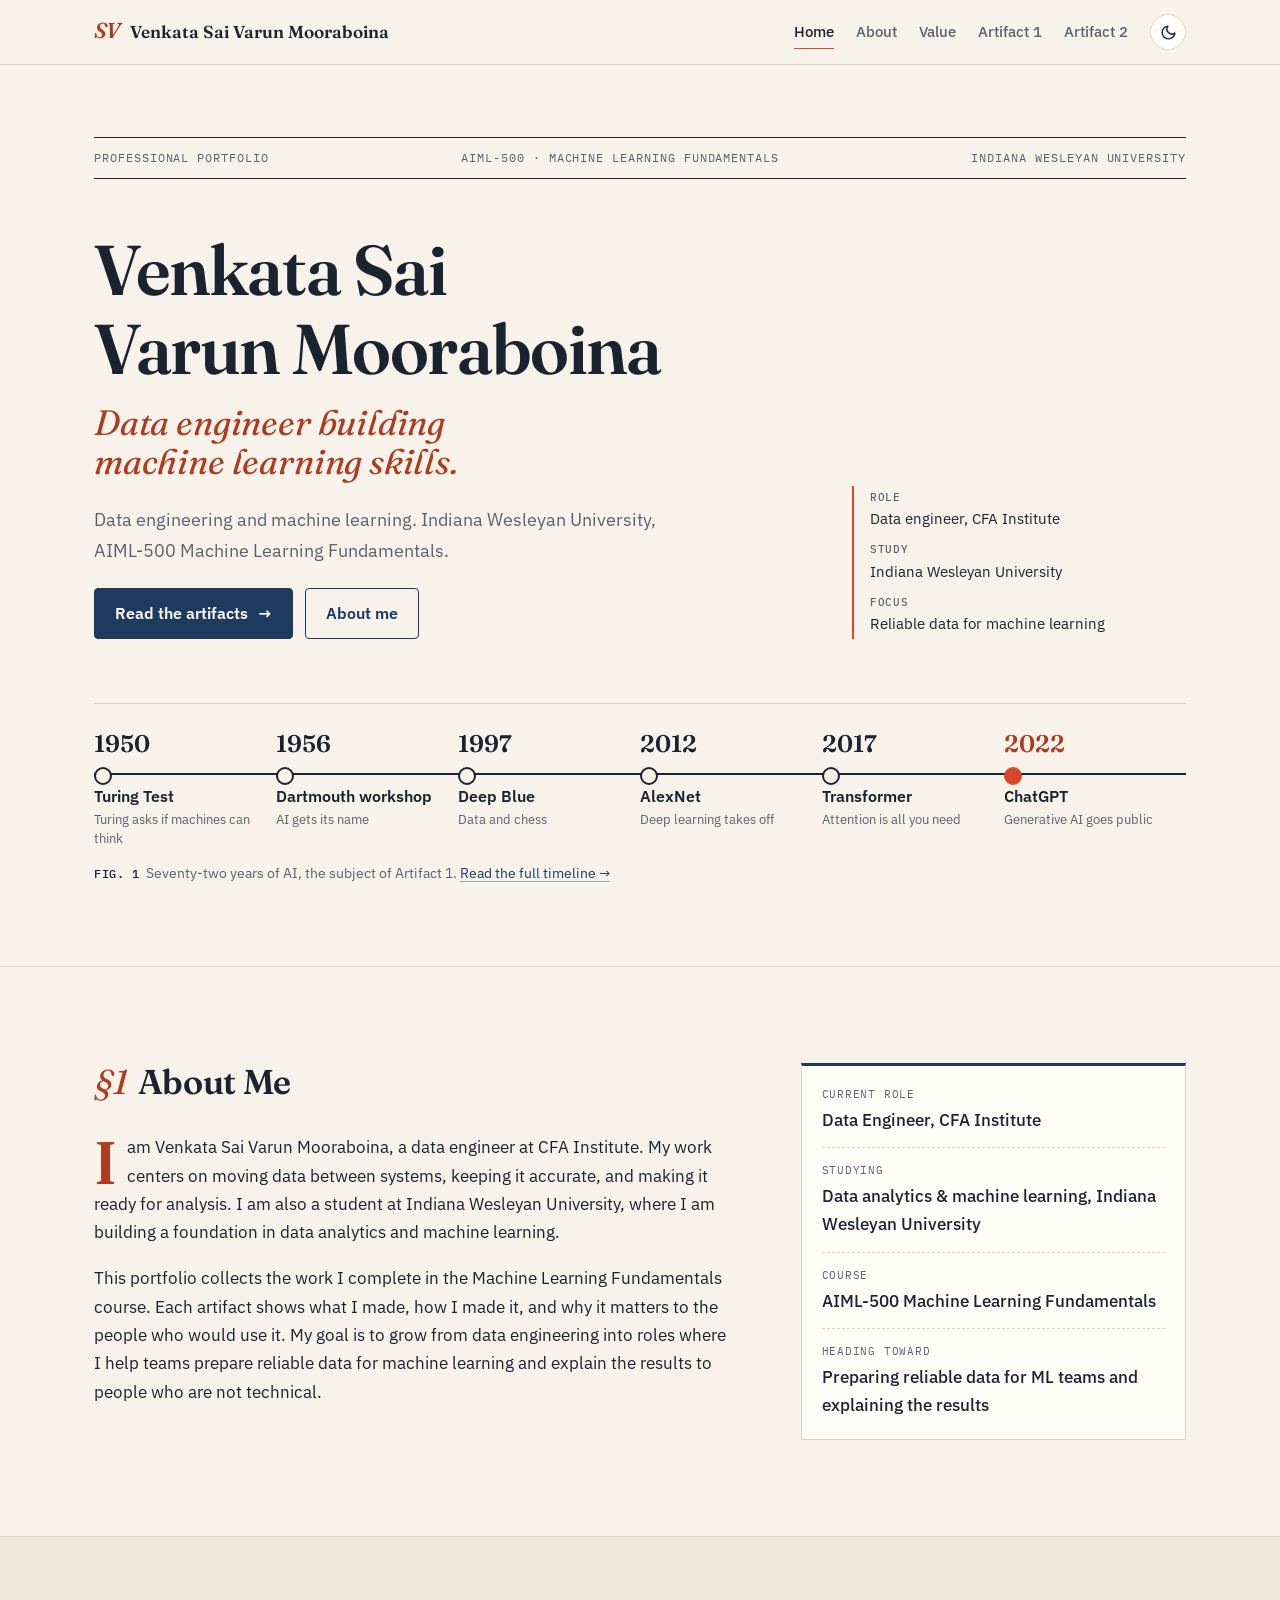
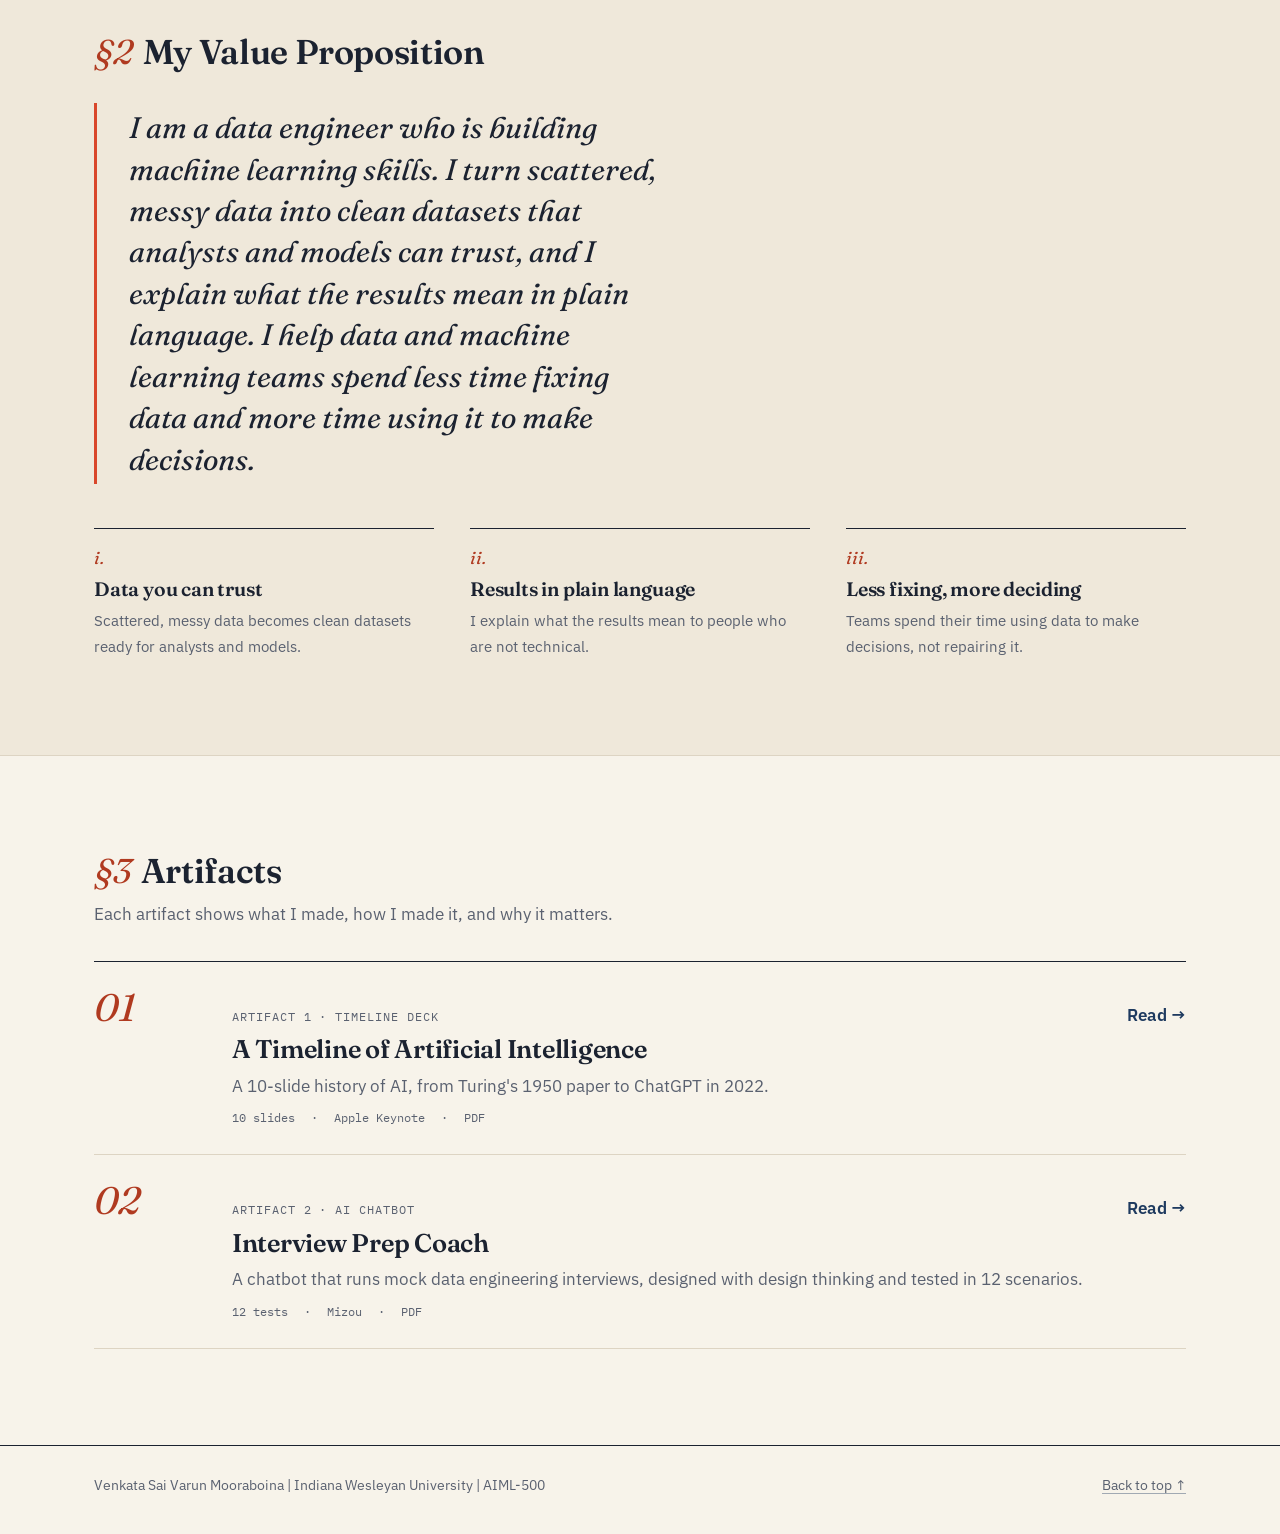
==== commit e310b0cf: "AI-Lab-Documentation" ====
--- a/index.html
+++ b/index.html
@@ -1,22 +1,28 @@
 <!DOCTYPE html>
 <html lang="en">
+
 <head>
   <meta charset="utf-8">
   <meta name="viewport" content="width=device-width, initial-scale=1">
   <title>Venkata Sai Varun Mooraboina - Professional Portfolio</title>
-  <meta name="description" content="Professional portfolio of Venkata Sai Varun Mooraboina, data engineer building machine learning skills.">
+  <meta name="description"
+    content="Professional portfolio of Venkata Sai Varun Mooraboina, data engineer building machine learning skills.">
   <meta name="author" content="Venkata Sai Varun Mooraboina">
   <meta property="og:type" content="website">
   <meta property="og:title" content="Venkata Sai Varun Mooraboina - Professional Portfolio">
-  <meta property="og:description" content="Data engineer building machine learning skills. AIML-500 portfolio, Indiana Wesleyan University.">
+  <meta property="og:description"
+    content="Data engineer building machine learning skills. AIML-500 portfolio, Indiana Wesleyan University.">
   <meta name="theme-color" content="#F7F3EA">
-  <link rel="icon" href="data:image/svg+xml,%3Csvg xmlns='http://www.w3.org/2000/svg' viewBox='0 0 64 64'%3E%3Crect width='64' height='64' rx='14' fill='%231E3A5F'/%3E%3Ctext x='32' y='43' font-family='Georgia,serif' font-style='italic' font-weight='700' font-size='30' text-anchor='middle' fill='%23FFFDF8'%3ESV%3C/text%3E%3Ccircle cx='50' cy='48' r='4' fill='%23D9472B'/%3E%3C/svg%3E">
-  <script>try{var t=localStorage.getItem("theme");if(t)document.documentElement.setAttribute("data-theme",t)}catch(e){}</script>
+  <link rel="icon"
+    href="data:image/svg+xml,%3Csvg xmlns='http://www.w3.org/2000/svg' viewBox='0 0 64 64'%3E%3Crect width='64' height='64' rx='14' fill='%231E3A5F'/%3E%3Ctext x='32' y='43' font-family='Georgia,serif' font-style='italic' font-weight='700' font-size='30' text-anchor='middle' fill='%23FFFDF8'%3ESV%3C/text%3E%3Ccircle cx='50' cy='48' r='4' fill='%23D9472B'/%3E%3C/svg%3E">
+  <script>try { var t = localStorage.getItem("theme"); if (t) document.documentElement.setAttribute("data-theme", t) } catch (e) { }</script>
   <link rel="preconnect" href="https://fonts.googleapis.com">
   <link rel="preconnect" href="https://fonts.gstatic.com" crossorigin>
-  <link rel="stylesheet" href="https://fonts.googleapis.com/css2?family=Fraunces:ital,opsz,wght@0,9..144,400;0,9..144,600;1,9..144,400;1,9..144,500;1,9..144,600&family=IBM+Plex+Sans:wght@400;500;600&family=IBM+Plex+Mono:wght@400;500&display=swap">
+  <link rel="stylesheet"
+    href="https://fonts.googleapis.com/css2?family=Fraunces:ital,opsz,wght@0,9..144,400;0,9..144,600;1,9..144,400;1,9..144,500;1,9..144,600&family=IBM+Plex+Sans:wght@400;500;600&family=IBM+Plex+Mono:wght@400;500&display=swap">
   <link rel="stylesheet" href="style.css">
 </head>
+
 <body>
   <a class="skip" href="#main">Skip to content</a>
 
@@ -32,9 +38,18 @@
         <a class="hide-sm" href="#about">About</a>
         <a class="hide-sm" href="#value">Value</a>
         <a href="artifact-1.html">Artifact 1</a>
+        <a href="artifact-2.html">Artifact 2</a>
         <button class="theme-toggle" type="button" aria-label="Switch theme">
-          <svg class="moon" viewBox="0 0 24 24" fill="none" stroke="currentColor" stroke-width="2" stroke-linecap="round" stroke-linejoin="round" aria-hidden="true"><path d="M21 12.8A9 9 0 1 1 11.2 3a7 7 0 0 0 9.8 9.8z"/></svg>
-          <svg class="sun" viewBox="0 0 24 24" fill="none" stroke="currentColor" stroke-width="2" stroke-linecap="round" aria-hidden="true"><circle cx="12" cy="12" r="4"/><path d="M12 2v2M12 20v2M4.9 4.9l1.4 1.4M17.7 17.7l1.4 1.4M2 12h2M20 12h2M4.9 19.1l1.4-1.4M17.7 6.3l1.4-1.4"/></svg>
+          <svg class="moon" viewBox="0 0 24 24" fill="none" stroke="currentColor" stroke-width="2"
+            stroke-linecap="round" stroke-linejoin="round" aria-hidden="true">
+            <path d="M21 12.8A9 9 0 1 1 11.2 3a7 7 0 0 0 9.8 9.8z" />
+          </svg>
+          <svg class="sun" viewBox="0 0 24 24" fill="none" stroke="currentColor" stroke-width="2" stroke-linecap="round"
+            aria-hidden="true">
+            <circle cx="12" cy="12" r="4" />
+            <path
+              d="M12 2v2M12 20v2M4.9 4.9l1.4 1.4M17.7 17.7l1.4 1.4M2 12h2M20 12h2M4.9 19.1l1.4-1.4M17.7 6.3l1.4-1.4" />
+          </svg>
         </button>
       </nav>
     </div>
@@ -51,10 +66,13 @@
 
         <div class="masthead-grid">
           <div class="masthead-copy">
-            <h1 id="name-h">Venkata Sai Varun Mooraboina<span class="tagline">Data engineer building machine learning skills.</span></h1>
-            <p class="standfirst">Data engineering and machine learning. Indiana Wesleyan University, AIML-500 Machine Learning Fundamentals.</p>
+            <h1 id="name-h">Venkata Sai Varun Mooraboina<span class="tagline">Data engineer building machine learning
+                skills.</span></h1>
+            <p class="standfirst">Data engineering and machine learning. Indiana Wesleyan University, AIML-500 Machine
+              Learning Fundamentals.</p>
             <div class="btn-row">
-              <a class="btn btn-ink" href="#artifacts">Read the artifacts <span class="arr" aria-hidden="true">→</span></a>
+              <a class="btn btn-ink" href="#artifacts">Read the artifacts <span class="arr"
+                  aria-hidden="true">→</span></a>
               <a class="btn btn-line" href="#about">About me</a>
             </div>
           </div>
@@ -76,7 +94,8 @@
             <li><span class="yr">2017</span><b>Transformer</b><span>Attention is all you need</span></li>
             <li class="hot"><span class="yr">2022</span><b>ChatGPT</b><span>Generative AI goes public</span></li>
           </ol>
-          <figcaption class="figcap"><b>Fig. 1</b>Seventy-two years of AI, the subject of Artifact 1. <a href="artifact-1.html">Read the full timeline →</a></figcaption>
+          <figcaption class="figcap"><b>Fig. 1</b>Seventy-two years of AI, the subject of Artifact 1. <a
+              href="artifact-1.html">Read the full timeline →</a></figcaption>
         </figure>
       </div>
     </section>
@@ -88,15 +107,32 @@
             <h2 id="about-h"><span class="sec-no" aria-hidden="true">§1</span>About Me</h2>
           </div>
           <div class="prose dropcap">
-            <p>I am Venkata Sai Varun Mooraboina, a data engineer at CFA Institute. My work centers on moving data between systems, keeping it accurate, and making it ready for analysis. I am also a student at Indiana Wesleyan University, where I am building a foundation in data analytics and machine learning.</p>
-            <p>This portfolio collects the work I complete in the Machine Learning Fundamentals course. Each artifact shows what I made, how I made it, and why it matters to the people who would use it. My goal is to grow from data engineering into roles where I help teams prepare reliable data for machine learning and explain the results to people who are not technical.</p>
+            <p>I am Venkata Sai Varun Mooraboina, a data engineer at CFA Institute. My work centers on moving data
+              between systems, keeping it accurate, and making it ready for analysis. I am also a student at Indiana
+              Wesleyan University, where I am building a foundation in data analytics and machine learning.</p>
+            <p>This portfolio collects the work I complete in the Machine Learning Fundamentals course. Each artifact
+              shows what I made, how I made it, and why it matters to the people who would use it. My goal is to grow
+              from data engineering into roles where I help teams prepare reliable data for machine learning and explain
+              the results to people who are not technical.</p>
           </div>
         </div>
         <dl class="index-card" aria-label="At a glance">
-          <div><dt>Current role</dt><dd>Data Engineer, CFA Institute</dd></div>
-          <div><dt>Studying</dt><dd>Data analytics &amp; machine learning, Indiana Wesleyan University</dd></div>
-          <div><dt>Course</dt><dd>AIML-500 Machine Learning Fundamentals</dd></div>
-          <div><dt>Heading toward</dt><dd>Preparing reliable data for ML teams and explaining the results</dd></div>
+          <div>
+            <dt>Current role</dt>
+            <dd>Data Engineer, CFA Institute</dd>
+          </div>
+          <div>
+            <dt>Studying</dt>
+            <dd>Data analytics &amp; machine learning, Indiana Wesleyan University</dd>
+          </div>
+          <div>
+            <dt>Course</dt>
+            <dd>AIML-500 Machine Learning Fundamentals</dd>
+          </div>
+          <div>
+            <dt>Heading toward</dt>
+            <dd>Preparing reliable data for ML teams and explaining the results</dd>
+          </div>
         </dl>
       </div>
     </section>
@@ -107,12 +143,23 @@
           <h2 id="value-h"><span class="sec-no" aria-hidden="true">§2</span>My Value Proposition</h2>
         </div>
         <blockquote class="pull">
-          <p>I am a data engineer who is building machine learning skills. I turn scattered, messy data into clean datasets that analysts and models can trust, and I explain what the results mean in plain language. I help data and machine learning teams spend less time fixing data and more time using it to make decisions.</p>
+          <p>I am a data engineer who is building machine learning skills. I turn scattered, messy data into clean
+            datasets that analysts and models can trust, and I explain what the results mean in plain language. I help
+            data and machine learning teams spend less time fixing data and more time using it to make decisions.</p>
         </blockquote>
         <ol class="points">
-          <li><h3>Data you can trust</h3><p>Scattered, messy data becomes clean datasets ready for analysts and models.</p></li>
-          <li><h3>Results in plain language</h3><p>I explain what the results mean to people who are not technical.</p></li>
-          <li><h3>Less fixing, more deciding</h3><p>Teams spend their time using data to make decisions, not repairing it.</p></li>
+          <li>
+            <h3>Data you can trust</h3>
+            <p>Scattered, messy data becomes clean datasets ready for analysts and models.</p>
+          </li>
+          <li>
+            <h3>Results in plain language</h3>
+            <p>I explain what the results mean to people who are not technical.</p>
+          </li>
+          <li>
+            <h3>Less fixing, more deciding</h3>
+            <p>Teams spend their time using data to make decisions, not repairing it.</p>
+          </li>
         </ol>
       </div>
     </section>
@@ -137,14 +184,17 @@
             </a>
           </li>
           <li>
-            <div class="entry soon">
+            <a class="entry" href="artifact-2.html">
               <span class="no" aria-hidden="true">02</span>
               <span class="body">
-                <span class="label">Artifact 2</span>
-                <h3>Coming soon</h3>
-                <p>More artifacts will be added as the course progresses.</p>
+                <span class="label">Artifact 2 · AI chatbot</span>
+                <h3>Interview Prep Coach</h3>
+                <p>A chatbot that runs mock data engineering interviews, designed with design thinking and tested in 12
+                  scenarios.</p>
+                <span class="tags"><span>12 tests</span> · <span>Mizou</span> · <span>PDF</span></span>
               </span>
-            </div>
+              <span class="go">Read <span class="arr" aria-hidden="true">→</span></span>
+            </a>
           </li>
         </ul>
       </div>
@@ -160,4 +210,5 @@
 
   <script src="script.js" defer></script>
 </body>
-</html>
+
+</html>
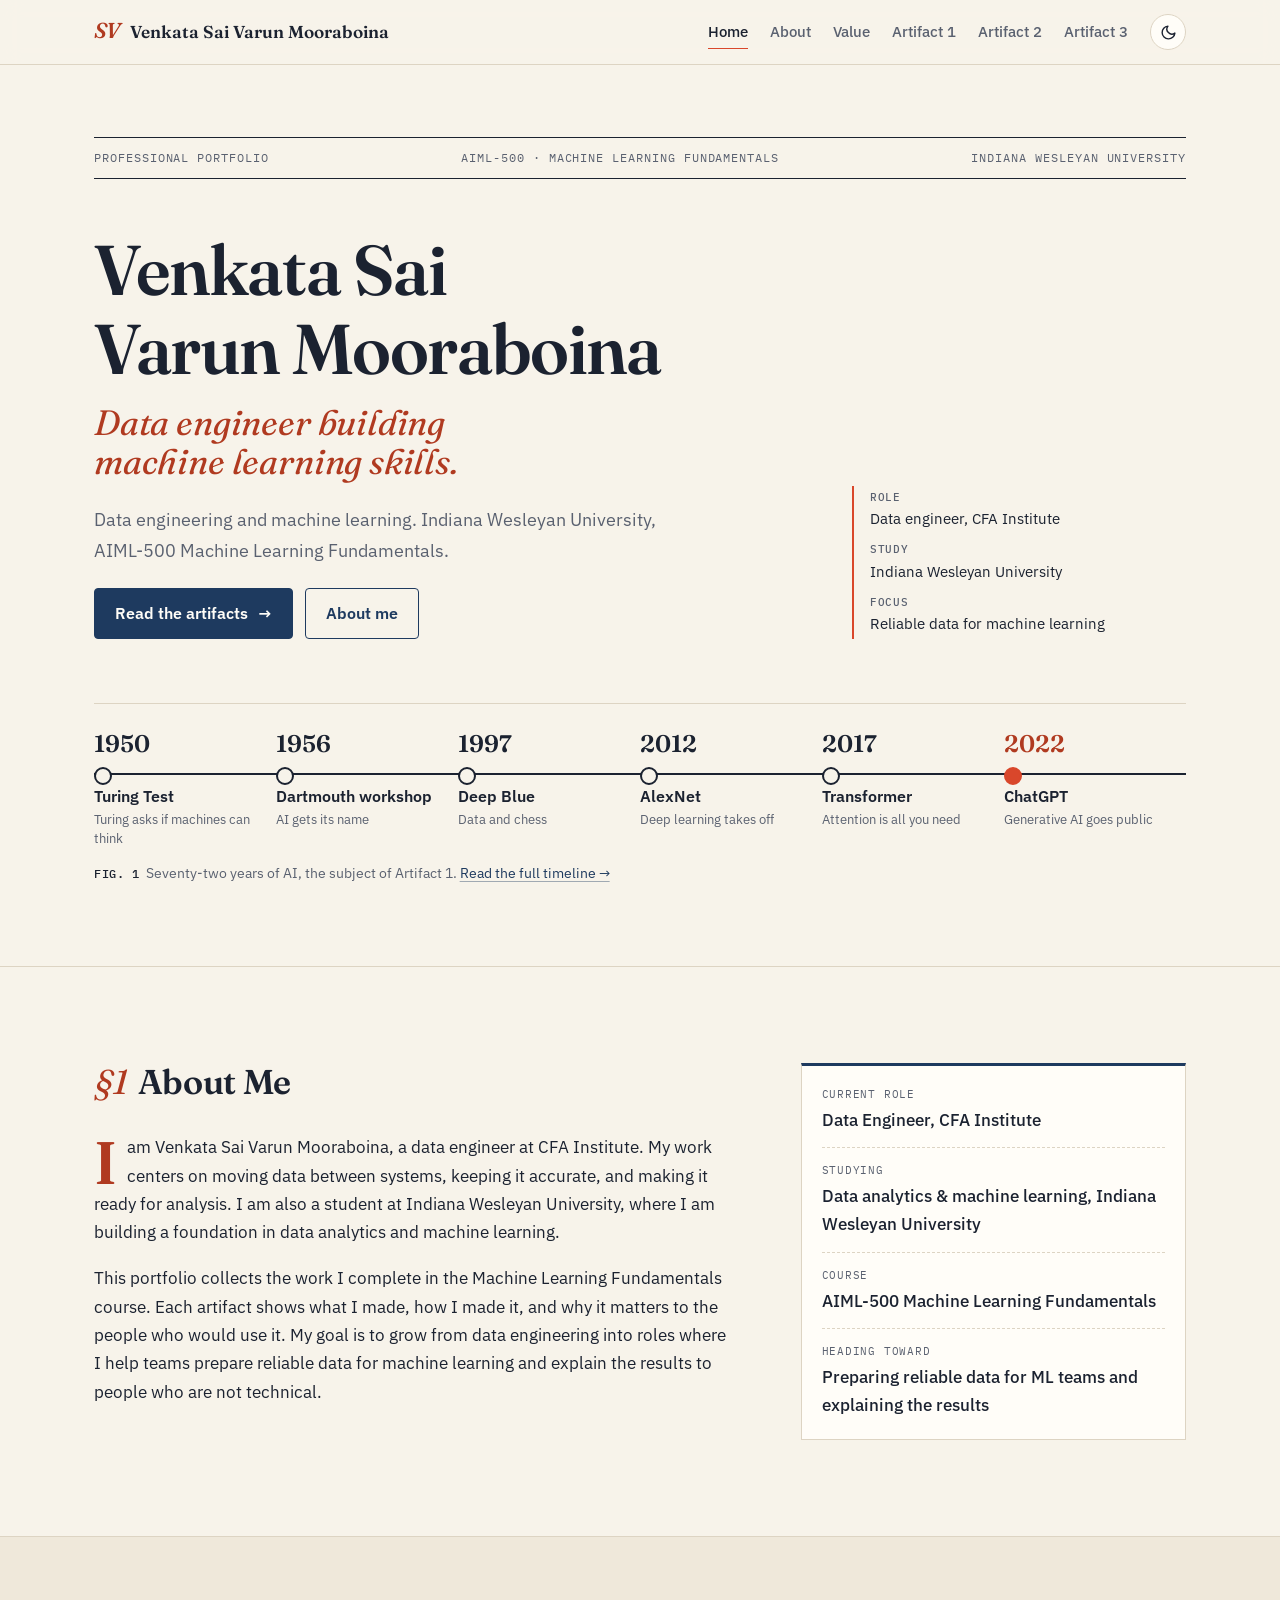
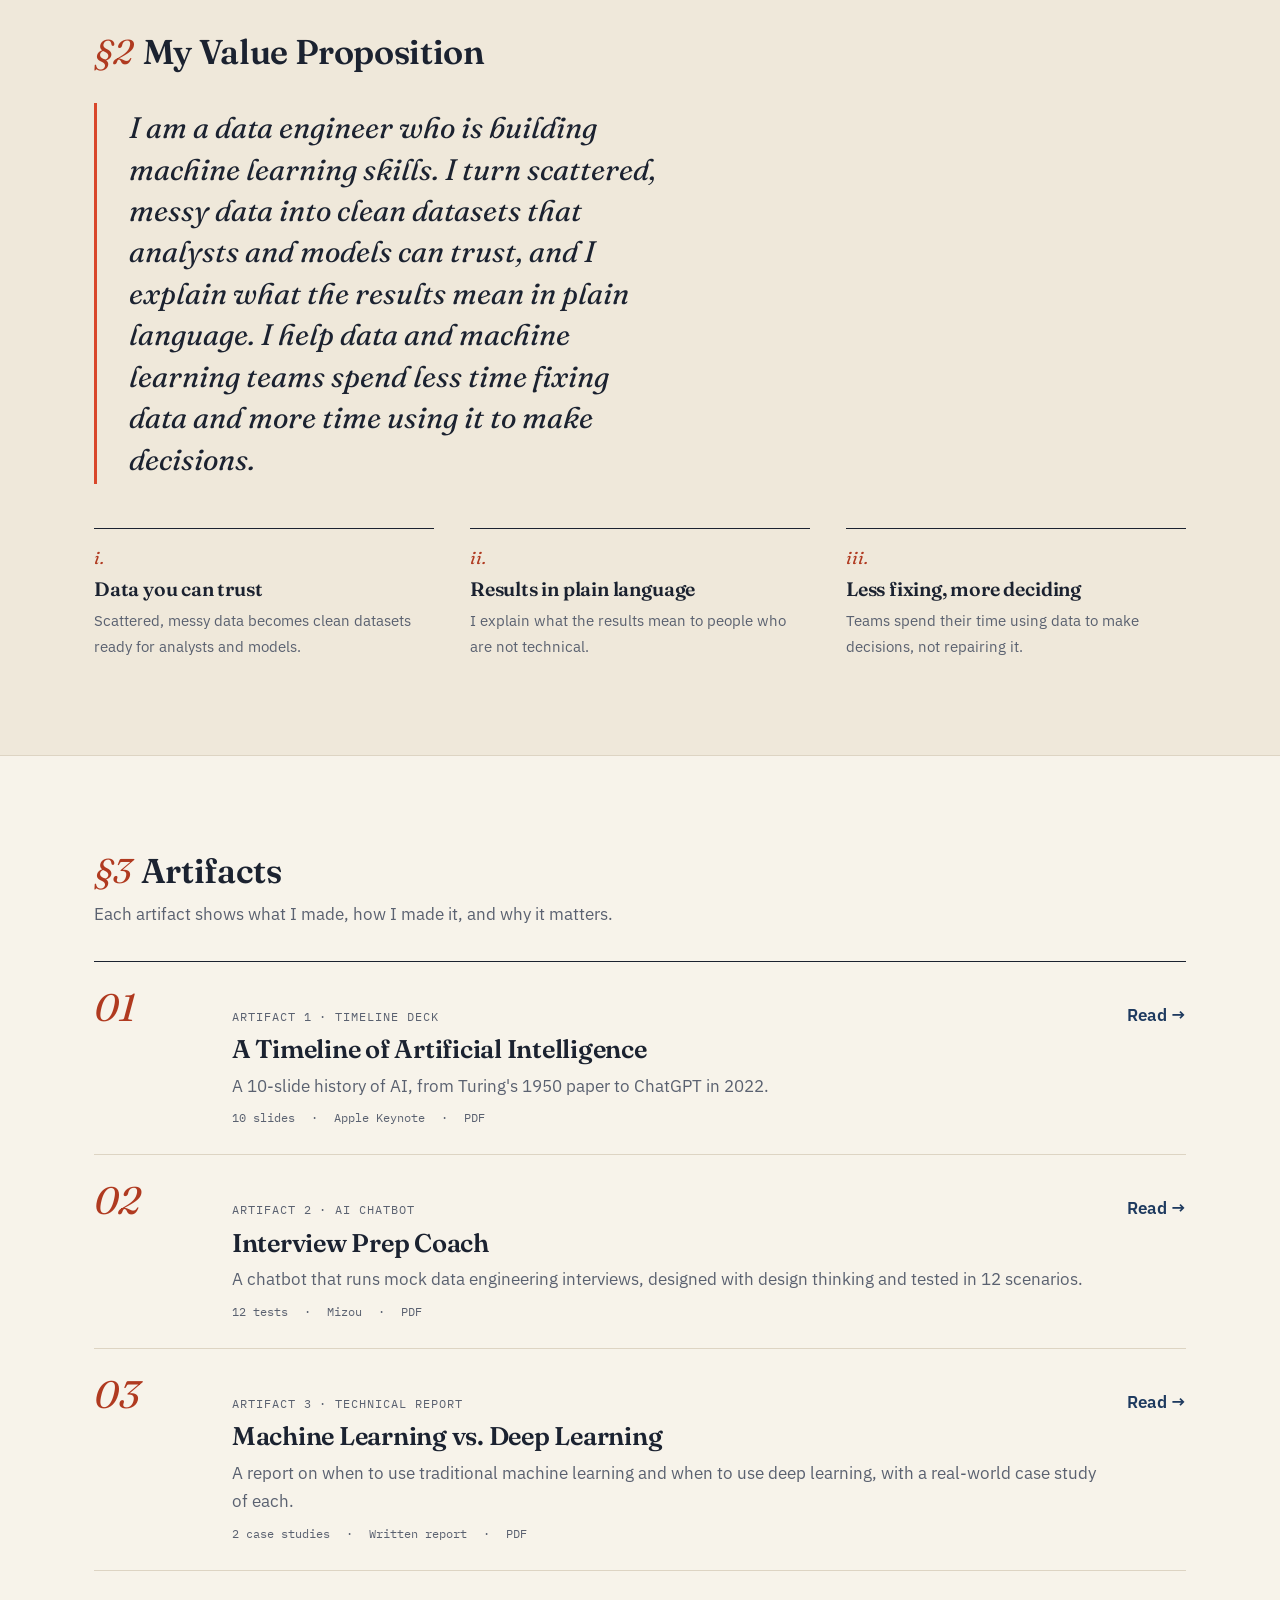
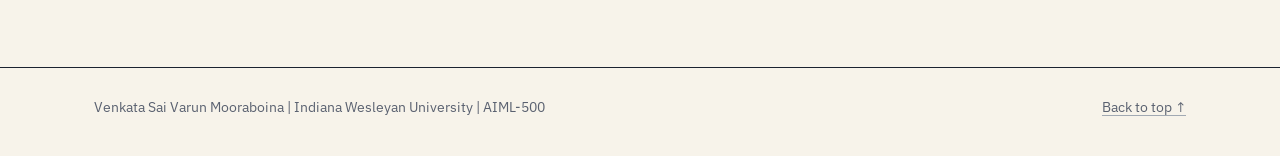
==== commit 75a45775: "artifact 3" ====
--- a/index.html
+++ b/index.html
@@ -39,6 +39,7 @@
         <a class="hide-sm" href="#value">Value</a>
         <a href="artifact-1.html">Artifact 1</a>
         <a href="artifact-2.html">Artifact 2</a>
+        <a href="artifact-3.html">Artifact 3</a>
         <button class="theme-toggle" type="button" aria-label="Switch theme">
           <svg class="moon" viewBox="0 0 24 24" fill="none" stroke="currentColor" stroke-width="2"
             stroke-linecap="round" stroke-linejoin="round" aria-hidden="true">
@@ -196,6 +197,18 @@
               <span class="go">Read <span class="arr" aria-hidden="true">→</span></span>
             </a>
           </li>
+          <li>
+            <a class="entry" href="artifact-3.html">
+              <span class="no" aria-hidden="true">03</span>
+              <span class="body">
+                <span class="label">Artifact 3 · Technical report</span>
+                <h3>Machine Learning vs. Deep Learning</h3>
+                <p>A report on when to use traditional machine learning and when to use deep learning, with a real-world case study of each.</p>
+                <span class="tags"><span>2 case studies</span> · <span>Written report</span> · <span>PDF</span></span>
+              </span>
+              <span class="go">Read <span class="arr" aria-hidden="true">→</span></span>
+            </a>
+          </li>
         </ul>
       </div>
     </section>
--- a/style.css
+++ b/style.css
@@ -4,324 +4,1464 @@
    Light by default; a "night reading" dark theme follows the device or the toggle. */
 
 :root {
-  --paper: #F7F3EA; --paper-2: #EFE8DA; --card: #FFFDF8;
-  --ink: #1B2230; --ink-blue: #1E3A5F; --muted: #5A6170; --line: #DDD4C3;
-  --accent: #D9472B; --accent-text: #B03A20; --on-ink: #FFFDF8;
+  --paper: #F7F3EA;
+  --paper-2: #EFE8DA;
+  --card: #FFFDF8;
+  --ink: #1B2230;
+  --ink-blue: #1E3A5F;
+  --muted: #5A6170;
+  --line: #DDD4C3;
+  --accent: #D9472B;
+  --accent-text: #B03A20;
+  --on-ink: #FFFDF8;
   --serif: "Fraunces", "Iowan Old Style", Georgia, serif;
   --sans: "IBM Plex Sans", "Helvetica Neue", Arial, system-ui, sans-serif;
   --mono: "IBM Plex Mono", ui-monospace, Menlo, monospace;
   --wrap: 1140px;
   color-scheme: light;
 }
+
 @media (prefers-color-scheme: dark) {
   :root:not([data-theme="light"]) {
-    --paper: #14171C; --paper-2: #1A1E24; --card: #1D2229;
-    --ink: #ECE7DC; --ink-blue: #A9C2E2; --muted: #A2A8B1; --line: #2E343D;
-    --accent: #FF7A59; --accent-text: #FF8D70; --on-ink: #14171C;
+    --paper: #14171C;
+    --paper-2: #1A1E24;
+    --card: #1D2229;
+    --ink: #ECE7DC;
+    --ink-blue: #A9C2E2;
+    --muted: #A2A8B1;
+    --line: #2E343D;
+    --accent: #FF7A59;
+    --accent-text: #FF8D70;
+    --on-ink: #14171C;
     color-scheme: dark;
   }
 }
+
 :root[data-theme="dark"] {
-  --paper: #14171C; --paper-2: #1A1E24; --card: #1D2229;
-  --ink: #ECE7DC; --ink-blue: #A9C2E2; --muted: #A2A8B1; --line: #2E343D;
-  --accent: #FF7A59; --accent-text: #FF8D70; --on-ink: #14171C;
+  --paper: #14171C;
+  --paper-2: #1A1E24;
+  --card: #1D2229;
+  --ink: #ECE7DC;
+  --ink-blue: #A9C2E2;
+  --muted: #A2A8B1;
+  --line: #2E343D;
+  --accent: #FF7A59;
+  --accent-text: #FF8D70;
+  --on-ink: #14171C;
   color-scheme: dark;
 }
 
 /* ---------- Base ---------- */
-* { box-sizing: border-box; }
-html { scroll-behavior: smooth; scroll-padding-top: 80px; }
+* {
+  box-sizing: border-box;
+}
+
+html {
+  scroll-behavior: smooth;
+  scroll-padding-top: 80px;
+}
+
 body {
-  margin: 0; background: var(--paper); color: var(--ink);
-  font-family: var(--sans); font-size: 1.04rem; line-height: 1.7;
-  -webkit-font-smoothing: antialiased; overflow-x: hidden;
-}
-a { color: var(--ink-blue); text-decoration-color: color-mix(in srgb, var(--ink-blue) 40%, transparent); text-underline-offset: 3px; }
-a:hover { color: var(--accent-text); text-decoration-color: currentColor; }
-:focus-visible { outline: 2px solid var(--accent); outline-offset: 3px; border-radius: 4px; }
-h1, h2, h3 { font-family: var(--serif); font-weight: 600; line-height: 1.12; letter-spacing: -0.01em; text-wrap: balance; margin: 0; }
-h1 { font-size: clamp(2.4rem, 6vw, 4.4rem); letter-spacing: -0.02em; }
-h2 { font-size: clamp(1.6rem, 3vw, 2.15rem); }
-h3 { font-size: 1.22rem; }
-p { margin: 0; }
-.wrap { max-width: var(--wrap); margin-inline: auto; padding-inline: 24px; }
-@media (max-width: 600px) { .wrap { padding-inline: 16px; } }
-
-.skip { position: absolute; left: 16px; top: -60px; z-index: 50; background: var(--ink-blue); color: var(--on-ink); padding: 10px 16px; border-radius: 6px; text-decoration: none; font-weight: 600; }
-.skip:focus { top: 12px; color: var(--on-ink); }
-
-.label { font-family: var(--mono); font-size: .74rem; letter-spacing: .08em; text-transform: uppercase; color: var(--muted); margin: 0; }
-.label.accent { color: var(--accent-text); }
-.muted { color: var(--muted); }
-.sec-no { font-family: var(--serif); font-style: italic; font-weight: 400; color: var(--accent-text); margin-right: .3em; }
+  margin: 0;
+  background: var(--paper);
+  color: var(--ink);
+  font-family: var(--sans);
+  font-size: 1.04rem;
+  line-height: 1.7;
+  -webkit-font-smoothing: antialiased;
+  overflow-x: hidden;
+}
+
+a {
+  color: var(--ink-blue);
+  text-decoration-color: color-mix(in srgb, var(--ink-blue) 40%, transparent);
+  text-underline-offset: 3px;
+}
+
+a:hover {
+  color: var(--accent-text);
+  text-decoration-color: currentColor;
+}
+
+:focus-visible {
+  outline: 2px solid var(--accent);
+  outline-offset: 3px;
+  border-radius: 4px;
+}
+
+h1,
+h2,
+h3 {
+  font-family: var(--serif);
+  font-weight: 600;
+  line-height: 1.12;
+  letter-spacing: -0.01em;
+  text-wrap: balance;
+  margin: 0;
+}
+
+h1 {
+  font-size: clamp(2.4rem, 6vw, 4.4rem);
+  letter-spacing: -0.02em;
+}
+
+h2 {
+  font-size: clamp(1.6rem, 3vw, 2.15rem);
+}
+
+h3 {
+  font-size: 1.22rem;
+}
+
+p {
+  margin: 0;
+}
+
+.wrap {
+  max-width: var(--wrap);
+  margin-inline: auto;
+  padding-inline: 24px;
+}
+
+@media (max-width: 600px) {
+  .wrap {
+    padding-inline: 16px;
+  }
+}
+
+.skip {
+  position: absolute;
+  left: 16px;
+  top: -60px;
+  z-index: 50;
+  background: var(--ink-blue);
+  color: var(--on-ink);
+  padding: 10px 16px;
+  border-radius: 6px;
+  text-decoration: none;
+  font-weight: 600;
+}
+
+.skip:focus {
+  top: 12px;
+  color: var(--on-ink);
+}
+
+.label {
+  font-family: var(--mono);
+  font-size: .74rem;
+  letter-spacing: .08em;
+  text-transform: uppercase;
+  color: var(--muted);
+  margin: 0;
+}
+
+.label.accent {
+  color: var(--accent-text);
+}
+
+.muted {
+  color: var(--muted);
+}
+
+.sec-no {
+  font-family: var(--serif);
+  font-style: italic;
+  font-weight: 400;
+  color: var(--accent-text);
+  margin-right: .3em;
+}
 
 /* ---------- Buttons ---------- */
 .btn {
-  display: inline-flex; align-items: center; gap: 10px; padding: 11px 20px; border-radius: 4px;
-  font: inherit; font-weight: 600; font-size: .98rem; text-decoration: none; cursor: pointer;
-  border: 1.5px solid var(--ink-blue); transition: background .2s ease, color .2s ease, border-color .2s ease;
-}
-.btn-ink { background: var(--ink-blue); color: var(--on-ink); }
-.btn-ink:hover { background: var(--accent); border-color: var(--accent); color: var(--on-ink); }
-.btn-line { background: transparent; color: var(--ink-blue); }
-.btn-line:hover { border-color: var(--accent); color: var(--accent-text); }
-.btn .arr { transition: transform .2s ease; }
-.btn:hover .arr { transform: translateX(3px); }
-.btn-row { display: flex; flex-wrap: wrap; gap: 12px; align-items: center; }
+  display: inline-flex;
+  align-items: center;
+  gap: 10px;
+  padding: 11px 20px;
+  border-radius: 4px;
+  font: inherit;
+  font-weight: 600;
+  font-size: .98rem;
+  text-decoration: none;
+  cursor: pointer;
+  border: 1.5px solid var(--ink-blue);
+  transition: background .2s ease, color .2s ease, border-color .2s ease;
+}
+
+.btn-ink {
+  background: var(--ink-blue);
+  color: var(--on-ink);
+}
+
+.btn-ink:hover {
+  background: var(--accent);
+  border-color: var(--accent);
+  color: var(--on-ink);
+}
+
+.btn-line {
+  background: transparent;
+  color: var(--ink-blue);
+}
+
+.btn-line:hover {
+  border-color: var(--accent);
+  color: var(--accent-text);
+}
+
+.btn .arr {
+  transition: transform .2s ease;
+}
+
+.btn:hover .arr {
+  transform: translateX(3px);
+}
+
+.btn-row {
+  display: flex;
+  flex-wrap: wrap;
+  gap: 12px;
+  align-items: center;
+}
 
 /* ---------- Header ---------- */
 header.top {
-  position: sticky; top: 0; z-index: 20; border-bottom: 1px solid var(--line);
+  position: sticky;
+  top: 0;
+  z-index: 20;
+  border-bottom: 1px solid var(--line);
   background: color-mix(in srgb, var(--paper) 88%, transparent);
-  backdrop-filter: blur(10px); -webkit-backdrop-filter: blur(10px);
-}
-.nav { display: flex; align-items: center; justify-content: space-between; gap: 16px; padding-block: 14px; }
-.brand { display: flex; align-items: baseline; gap: 10px; min-width: 0; text-decoration: none; color: var(--ink); }
-.brand:hover { color: var(--ink); }
-.brand-mark { font-family: var(--serif); font-style: italic; font-weight: 600; font-size: 1.35rem; color: var(--accent-text); line-height: 1; }
-.brand-name { font-family: var(--serif); font-weight: 600; font-size: 1.08rem; white-space: nowrap; overflow: hidden; text-overflow: ellipsis; }
-.brand-short { display: none; font-family: var(--serif); font-weight: 600; }
-.nav-links { display: flex; align-items: center; gap: 22px; }
-.nav-links a { color: var(--muted); text-decoration: none; font-size: .95rem; font-weight: 500; white-space: nowrap; padding-block: 4px; border-bottom: 1.5px solid transparent; }
-.nav-links a:hover { color: var(--ink); border-bottom-color: var(--line); }
-.nav-links a[aria-current="page"] { color: var(--ink); border-bottom-color: var(--accent); }
+  backdrop-filter: blur(10px);
+  -webkit-backdrop-filter: blur(10px);
+}
+
+.nav {
+  display: flex;
+  align-items: center;
+  justify-content: space-between;
+  gap: 16px;
+  padding-block: 14px;
+}
+
+.brand {
+  display: flex;
+  align-items: baseline;
+  gap: 10px;
+  min-width: 0;
+  text-decoration: none;
+  color: var(--ink);
+}
+
+.brand:hover {
+  color: var(--ink);
+}
+
+.brand-mark {
+  font-family: var(--serif);
+  font-style: italic;
+  font-weight: 600;
+  font-size: 1.35rem;
+  color: var(--accent-text);
+  line-height: 1;
+}
+
+.brand-name {
+  font-family: var(--serif);
+  font-weight: 600;
+  font-size: 1.08rem;
+  white-space: nowrap;
+  overflow: hidden;
+  text-overflow: ellipsis;
+}
+
+.brand-short {
+  display: none;
+  font-family: var(--serif);
+  font-weight: 600;
+}
+
+.nav-links {
+  display: flex;
+  align-items: center;
+  gap: 22px;
+}
+
+.nav-links a {
+  color: var(--muted);
+  text-decoration: none;
+  font-size: .95rem;
+  font-weight: 500;
+  white-space: nowrap;
+  padding-block: 4px;
+  border-bottom: 1.5px solid transparent;
+}
+
+.nav-links a:hover {
+  color: var(--ink);
+  border-bottom-color: var(--line);
+}
+
+.nav-links a[aria-current="page"] {
+  color: var(--ink);
+  border-bottom-color: var(--accent);
+}
+
 .theme-toggle {
-  flex: none; width: 36px; height: 36px; border-radius: 50%; border: 1px solid var(--line);
-  background: var(--card); color: var(--ink); display: grid; place-items: center; cursor: pointer;
-}
-.theme-toggle:hover { border-color: var(--accent); }
-.theme-toggle svg { width: 17px; height: 17px; }
-.theme-toggle .sun { display: none; }
-:root[data-theme="dark"] .theme-toggle .sun { display: block; }
-:root[data-theme="dark"] .theme-toggle .moon { display: none; }
+  flex: none;
+  width: 36px;
+  height: 36px;
+  border-radius: 50%;
+  border: 1px solid var(--line);
+  background: var(--card);
+  color: var(--ink);
+  display: grid;
+  place-items: center;
+  cursor: pointer;
+}
+
+.theme-toggle:hover {
+  border-color: var(--accent);
+}
+
+.theme-toggle svg {
+  width: 17px;
+  height: 17px;
+}
+
+.theme-toggle .sun {
+  display: none;
+}
+
+:root[data-theme="dark"] .theme-toggle .sun {
+  display: block;
+}
+
+:root[data-theme="dark"] .theme-toggle .moon {
+  display: none;
+}
+
 @media (max-width: 720px) {
-  .nav-links { gap: 16px; }
-  .nav-links .hide-sm, .brand-name { display: none; }
-  .brand-short { display: inline; }
+  .nav-links {
+    gap: 16px;
+  }
+
+  .nav-links .hide-sm,
+  .brand-name {
+    display: none;
+  }
+
+  .brand-short {
+    display: inline;
+  }
 }
 
 /* ---------- Home: masthead ---------- */
-.masthead { padding-block: clamp(36px, 6vw, 72px) clamp(48px, 7vw, 80px); }
-.masthead-rule { display: flex; justify-content: space-between; flex-wrap: wrap; gap: 6px 20px; padding-block: 10px; border-block: 1px solid var(--ink); margin-bottom: clamp(28px, 5vw, 52px); }
-.masthead-grid { display: grid; grid-template-columns: 1.35fr .65fr; gap: clamp(24px, 5vw, 64px); align-items: end; }
-@media (max-width: 880px) { .masthead-grid { grid-template-columns: 1fr; } }
-.masthead-copy { display: grid; gap: 22px; min-width: 0; }
-.masthead h1 .tagline { display: block; font-style: italic; font-weight: 400; color: var(--accent-text); font-size: .5em; letter-spacing: -0.005em; margin-top: 14px; }
-.standfirst { font-size: 1.15rem; color: var(--muted); max-width: 52ch; }
-.masthead-side { display: grid; gap: 18px; }
-.byline { display: grid; gap: 8px; margin: 0; list-style: none; border-left: 2px solid var(--accent); padding: 2px 0 2px 16px; font-size: .95rem; }
-.byline b { display: block; font-family: var(--mono); font-weight: 500; font-size: .68rem; letter-spacing: .07em; text-transform: uppercase; color: var(--muted); }
+.masthead {
+  padding-block: clamp(36px, 6vw, 72px) clamp(48px, 7vw, 80px);
+}
+
+.masthead-rule {
+  display: flex;
+  justify-content: space-between;
+  flex-wrap: wrap;
+  gap: 6px 20px;
+  padding-block: 10px;
+  border-block: 1px solid var(--ink);
+  margin-bottom: clamp(28px, 5vw, 52px);
+}
+
+.masthead-grid {
+  display: grid;
+  grid-template-columns: 1.35fr .65fr;
+  gap: clamp(24px, 5vw, 64px);
+  align-items: end;
+}
+
+@media (max-width: 880px) {
+  .masthead-grid {
+    grid-template-columns: 1fr;
+  }
+}
+
+.masthead-copy {
+  display: grid;
+  gap: 22px;
+  min-width: 0;
+}
+
+.masthead h1 .tagline {
+  display: block;
+  font-style: italic;
+  font-weight: 400;
+  color: var(--accent-text);
+  font-size: .5em;
+  letter-spacing: -0.005em;
+  margin-top: 14px;
+}
+
+.standfirst {
+  font-size: 1.15rem;
+  color: var(--muted);
+  max-width: 52ch;
+}
+
+.masthead-side {
+  display: grid;
+  gap: 18px;
+}
+
+.byline {
+  display: grid;
+  gap: 8px;
+  margin: 0;
+  list-style: none;
+  border-left: 2px solid var(--accent);
+  padding: 2px 0 2px 16px;
+  font-size: .95rem;
+}
+
+.byline b {
+  display: block;
+  font-family: var(--mono);
+  font-weight: 500;
+  font-size: .68rem;
+  letter-spacing: .07em;
+  text-transform: uppercase;
+  color: var(--muted);
+}
 
 /* Figure captions */
-figure { margin: 0; }
-.figcap { font-size: .88rem; color: var(--muted); margin-top: 14px; }
-.figcap b { font-family: var(--mono); font-weight: 500; font-size: .76rem; letter-spacing: .05em; color: var(--ink); margin-right: 6px; text-transform: uppercase; }
+figure {
+  margin: 0;
+}
+
+.figcap {
+  font-size: .88rem;
+  color: var(--muted);
+  margin-top: 14px;
+}
+
+.figcap b {
+  font-family: var(--mono);
+  font-weight: 500;
+  font-size: .76rem;
+  letter-spacing: .05em;
+  color: var(--ink);
+  margin-right: 6px;
+  text-transform: uppercase;
+}
 
 /* Home: AI milestones timeline */
-.milestones { margin-top: clamp(40px, 6vw, 64px); padding-top: 28px; border-top: 1px solid var(--line); }
-.ms { position: relative; display: grid; grid-template-columns: repeat(6, 1fr); margin: 0; padding: 0; list-style: none; }
-.ms::before { content: ""; position: absolute; left: 0; right: 0; top: 41px; height: 2px; background: var(--ink); }
-.ms li { position: relative; display: grid; gap: 4px; align-content: start; padding-right: 14px; }
-.ms .yr { font-family: var(--serif); font-size: 1.5rem; font-weight: 600; line-height: 1; padding-bottom: 26px; }
-.ms li::before { content: ""; position: absolute; left: 0; top: 35px; width: 14px; height: 14px; border-radius: 50%; background: var(--paper); border: 2px solid var(--ink); }
-.ms b { font-weight: 600; font-size: .98rem; line-height: 1.3; }
-.ms span:last-child { font-size: .84rem; color: var(--muted); line-height: 1.4; }
-.ms li.hot::before { background: var(--accent); border-color: var(--accent); }
-.ms li.hot .yr { color: var(--accent-text); }
-.ms-link { margin-top: 18px; }
+.milestones {
+  margin-top: clamp(40px, 6vw, 64px);
+  padding-top: 28px;
+  border-top: 1px solid var(--line);
+}
+
+.ms {
+  position: relative;
+  display: grid;
+  grid-template-columns: repeat(6, 1fr);
+  margin: 0;
+  padding: 0;
+  list-style: none;
+}
+
+.ms::before {
+  content: "";
+  position: absolute;
+  left: 0;
+  right: 0;
+  top: 41px;
+  height: 2px;
+  background: var(--ink);
+}
+
+.ms li {
+  position: relative;
+  display: grid;
+  gap: 4px;
+  align-content: start;
+  padding-right: 14px;
+}
+
+.ms .yr {
+  font-family: var(--serif);
+  font-size: 1.5rem;
+  font-weight: 600;
+  line-height: 1;
+  padding-bottom: 26px;
+}
+
+.ms li::before {
+  content: "";
+  position: absolute;
+  left: 0;
+  top: 35px;
+  width: 14px;
+  height: 14px;
+  border-radius: 50%;
+  background: var(--paper);
+  border: 2px solid var(--ink);
+}
+
+.ms b {
+  font-weight: 600;
+  font-size: .98rem;
+  line-height: 1.3;
+}
+
+.ms span:last-child {
+  font-size: .84rem;
+  color: var(--muted);
+  line-height: 1.4;
+}
+
+.ms li.hot::before {
+  background: var(--accent);
+  border-color: var(--accent);
+}
+
+.ms li.hot .yr {
+  color: var(--accent-text);
+}
+
+.ms-link {
+  margin-top: 18px;
+}
+
 @media (max-width: 760px) {
-  .ms { grid-template-columns: 1fr; gap: 16px; padding-left: 28px; }
-  .ms::before { left: 6px; right: auto; top: 6px; bottom: 6px; width: 2px; height: auto; }
-  .ms li { grid-template-columns: 60px 1fr; column-gap: 12px; padding: 0; }
-  .ms li::before { left: -28px; top: 5px; }
-  .ms .yr { grid-row: span 2; font-size: 1.25rem; padding: 0; }
+  .ms {
+    grid-template-columns: 1fr;
+    gap: 16px;
+    padding-left: 28px;
+  }
+
+  .ms::before {
+    left: 6px;
+    right: auto;
+    top: 6px;
+    bottom: 6px;
+    width: 2px;
+    height: auto;
+  }
+
+  .ms li {
+    grid-template-columns: 60px 1fr;
+    column-gap: 12px;
+    padding: 0;
+  }
+
+  .ms li::before {
+    left: -28px;
+    top: 5px;
+  }
+
+  .ms .yr {
+    grid-row: span 2;
+    font-size: 1.25rem;
+    padding: 0;
+  }
 }
 
 /* ---------- Home: numbered sections ---------- */
-.sec { padding-block: clamp(56px, 8vw, 96px); border-top: 1px solid var(--line); }
-.sec.tint { background: var(--paper-2); }
-.sec-head { display: grid; gap: 10px; margin-bottom: 32px; max-width: 70ch; }
-.two-col { display: grid; grid-template-columns: 1.25fr .75fr; gap: clamp(24px, 5vw, 64px); align-items: start; }
-@media (max-width: 880px) { .two-col { grid-template-columns: 1fr; } }
-.prose { display: grid; gap: 18px; max-width: 66ch; }
-.prose.dropcap > p:first-child::first-letter {
-  float: left; font-family: var(--serif); font-weight: 600; font-size: 3.6em; line-height: .8;
-  padding: 6px 10px 0 0; color: var(--accent-text);
-}
-.index-card { margin: 0; padding: 6px 20px; background: var(--card); border: 1px solid var(--line); border-top: 3px solid var(--ink-blue); }
-.index-card div { display: grid; gap: 2px; padding-block: 13px; border-bottom: 1px dashed var(--line); }
-.index-card div:last-child { border-bottom: none; }
-.index-card dt { font-family: var(--mono); font-size: .7rem; letter-spacing: .07em; text-transform: uppercase; color: var(--muted); }
-.index-card dd { margin: 0; font-weight: 500; }
-
-.pull { margin: 0; padding: 4px 0 4px clamp(18px, 3vw, 32px); border-left: 3px solid var(--accent); max-width: 34em; }
-.pull p { font-family: var(--serif); font-style: italic; font-weight: 400; font-size: clamp(1.35rem, 2.6vw, 1.85rem); line-height: 1.4; }
-.points { display: grid; grid-template-columns: repeat(3, 1fr); gap: clamp(18px, 3vw, 36px); margin: 44px 0 0; padding: 0; list-style: none; counter-reset: pt; }
-@media (max-width: 820px) { .points { grid-template-columns: 1fr; } }
-.points li { counter-increment: pt; display: grid; gap: 6px; align-content: start; padding-top: 14px; border-top: 1px solid var(--ink); }
-.points li::before { content: counter(pt, lower-roman) "."; font-family: var(--serif); font-style: italic; color: var(--accent-text); font-size: 1.1rem; }
-.points p { color: var(--muted); font-size: .96rem; }
+.sec {
+  padding-block: clamp(56px, 8vw, 96px);
+  border-top: 1px solid var(--line);
+}
+
+.sec.tint {
+  background: var(--paper-2);
+}
+
+.sec-head {
+  display: grid;
+  gap: 10px;
+  margin-bottom: 32px;
+  max-width: 70ch;
+}
+
+.two-col {
+  display: grid;
+  grid-template-columns: 1.25fr .75fr;
+  gap: clamp(24px, 5vw, 64px);
+  align-items: start;
+}
+
+@media (max-width: 880px) {
+  .two-col {
+    grid-template-columns: 1fr;
+  }
+}
+
+.prose {
+  display: grid;
+  gap: 18px;
+  max-width: 66ch;
+}
+
+.prose.dropcap>p:first-child::first-letter {
+  float: left;
+  font-family: var(--serif);
+  font-weight: 600;
+  font-size: 3.6em;
+  line-height: .8;
+  padding: 6px 10px 0 0;
+  color: var(--accent-text);
+}
+
+.index-card {
+  margin: 0;
+  padding: 6px 20px;
+  background: var(--card);
+  border: 1px solid var(--line);
+  border-top: 3px solid var(--ink-blue);
+}
+
+.index-card div {
+  display: grid;
+  gap: 2px;
+  padding-block: 13px;
+  border-bottom: 1px dashed var(--line);
+}
+
+.index-card div:last-child {
+  border-bottom: none;
+}
+
+.index-card dt {
+  font-family: var(--mono);
+  font-size: .7rem;
+  letter-spacing: .07em;
+  text-transform: uppercase;
+  color: var(--muted);
+}
+
+.index-card dd {
+  margin: 0;
+  font-weight: 500;
+}
+
+.pull {
+  margin: 0;
+  padding: 4px 0 4px clamp(18px, 3vw, 32px);
+  border-left: 3px solid var(--accent);
+  max-width: 34em;
+}
+
+.pull p {
+  font-family: var(--serif);
+  font-style: italic;
+  font-weight: 400;
+  font-size: clamp(1.35rem, 2.6vw, 1.85rem);
+  line-height: 1.4;
+}
+
+.points {
+  display: grid;
+  grid-template-columns: repeat(3, 1fr);
+  gap: clamp(18px, 3vw, 36px);
+  margin: 44px 0 0;
+  padding: 0;
+  list-style: none;
+  counter-reset: pt;
+}
+
+@media (max-width: 820px) {
+  .points {
+    grid-template-columns: 1fr;
+  }
+}
+
+.points li {
+  counter-increment: pt;
+  display: grid;
+  gap: 6px;
+  align-content: start;
+  padding-top: 14px;
+  border-top: 1px solid var(--ink);
+}
+
+.points li::before {
+  content: counter(pt, lower-roman) ".";
+  font-family: var(--serif);
+  font-style: italic;
+  color: var(--accent-text);
+  font-size: 1.1rem;
+}
+
+.points p {
+  color: var(--muted);
+  font-size: .96rem;
+}
 
 /* Artifacts as a contents list */
-.contents { margin: 0; padding: 0; list-style: none; border-top: 1px solid var(--ink); }
-.contents li { border-bottom: 1px solid var(--line); }
-.entry { display: grid; grid-template-columns: 110px 1fr auto; gap: 8px 28px; align-items: baseline; padding: 26px 0; text-decoration: none; color: var(--ink); }
-.entry:hover { color: var(--ink); }
-a.entry:hover h3 { color: var(--accent-text); }
-.entry .no { font-family: var(--serif); font-style: italic; font-size: 2.4rem; line-height: 1; color: var(--accent-text); }
-.entry .body { display: grid; gap: 8px; }
-.entry h3 { font-size: clamp(1.3rem, 2.4vw, 1.6rem); transition: color .2s ease; }
-.entry p { color: var(--muted); }
-.entry .go { font-weight: 600; color: var(--ink-blue); white-space: nowrap; }
-.entry .go .arr { display: inline-block; transition: transform .2s ease; }
-a.entry:hover .go .arr { transform: translateX(4px); }
-.entry.soon .no, .entry.soon h3 { color: var(--muted); }
+.contents {
+  margin: 0;
+  padding: 0;
+  list-style: none;
+  border-top: 1px solid var(--ink);
+}
+
+.contents li {
+  border-bottom: 1px solid var(--line);
+}
+
+.entry {
+  display: grid;
+  grid-template-columns: 110px 1fr auto;
+  gap: 8px 28px;
+  align-items: baseline;
+  padding: 26px 0;
+  text-decoration: none;
+  color: var(--ink);
+}
+
+.entry:hover {
+  color: var(--ink);
+}
+
+a.entry:hover h3 {
+  color: var(--accent-text);
+}
+
+.entry .no {
+  font-family: var(--serif);
+  font-style: italic;
+  font-size: 2.4rem;
+  line-height: 1;
+  color: var(--accent-text);
+}
+
+.entry .body {
+  display: grid;
+  gap: 8px;
+}
+
+.entry h3 {
+  font-size: clamp(1.3rem, 2.4vw, 1.6rem);
+  transition: color .2s ease;
+}
+
+.entry p {
+  color: var(--muted);
+}
+
+.entry .go {
+  font-weight: 600;
+  color: var(--ink-blue);
+  white-space: nowrap;
+}
+
+.entry .go .arr {
+  display: inline-block;
+  transition: transform .2s ease;
+}
+
+a.entry:hover .go .arr {
+  transform: translateX(4px);
+}
+
+.entry.soon .no,
+.entry.soon h3 {
+  color: var(--muted);
+}
+
 @media (max-width: 680px) {
-  .entry { grid-template-columns: 52px 1fr; }
-  .entry .no { font-size: 1.9rem; }
-  .entry .go { grid-column: 2; }
-}
-.tags { display: flex; flex-wrap: wrap; gap: 6px 16px; margin: 0; padding: 0; list-style: none; font-family: var(--mono); font-size: .76rem; color: var(--muted); }
-.tags li::before { content: "▪ "; color: var(--accent); }
+  .entry {
+    grid-template-columns: 52px 1fr;
+  }
+
+  .entry .no {
+    font-size: 1.9rem;
+  }
+
+  .entry .go {
+    grid-column: 2;
+  }
+}
+
+.tags {
+  display: flex;
+  flex-wrap: wrap;
+  gap: 6px 16px;
+  margin: 0;
+  padding: 0;
+  list-style: none;
+  font-family: var(--mono);
+  font-size: .76rem;
+  color: var(--muted);
+}
+
+.tags li::before {
+  content: "▪ ";
+  color: var(--accent);
+}
 
 /* ---------- Artifact page ---------- */
-.paper-head { padding-block: clamp(36px, 6vw, 72px) clamp(28px, 4vw, 40px); border-bottom: 1px solid var(--ink); }
-.crumbs { display: flex; gap: 8px; font-family: var(--mono); font-size: .76rem; color: var(--muted); margin-bottom: 26px; }
-.crumbs a { color: var(--muted); text-decoration: none; }
-.crumbs a:hover { color: var(--ink); }
-.paper-head h1 { font-size: clamp(2rem, 4.8vw, 3.5rem); max-width: 24ch; margin-top: 12px; }
-.paper-head .standfirst { margin-top: 18px; font-style: italic; font-family: var(--serif); font-size: 1.25rem; }
-.paper-meta { display: flex; flex-wrap: wrap; gap: 6px 22px; margin: 26px 0 0; padding: 12px 0 0; list-style: none; border-top: 1px solid var(--line); font-size: .9rem; color: var(--muted); }
-.paper-meta b { color: var(--ink); font-weight: 600; }
-
-.layout { display: grid; grid-template-columns: 190px minmax(0, 1fr); gap: clamp(28px, 4vw, 56px); padding-block: 28px 80px; }
-.toc { position: sticky; top: 84px; align-self: start; min-width: 0; }
-.toc ol { list-style: none; margin: 12px 0 0; padding: 0; display: grid; gap: 1px; counter-reset: toc; }
-.toc li { counter-increment: toc; }
-.toc a { display: flex; gap: 8px; padding: 5px 0; color: var(--muted); text-decoration: none; font-size: .92rem; }
-.toc a::before { content: "§" counter(toc); font-family: var(--serif); font-style: italic; min-width: 2em; }
-.toc a:hover { color: var(--ink); }
-.toc a.active { color: var(--ink); font-weight: 600; }
-.toc a.active::before { color: var(--accent-text); }
+.paper-head {
+  padding-block: clamp(36px, 6vw, 72px) clamp(28px, 4vw, 40px);
+  border-bottom: 1px solid var(--ink);
+}
+
+.crumbs {
+  display: flex;
+  gap: 8px;
+  font-family: var(--mono);
+  font-size: .76rem;
+  color: var(--muted);
+  margin-bottom: 26px;
+}
+
+.crumbs a {
+  color: var(--muted);
+  text-decoration: none;
+}
+
+.crumbs a:hover {
+  color: var(--ink);
+}
+
+.paper-head h1 {
+  font-size: clamp(2rem, 4.8vw, 3.5rem);
+  max-width: 24ch;
+  margin-top: 12px;
+}
+
+.paper-head .standfirst {
+  margin-top: 18px;
+  font-style: italic;
+  font-family: var(--serif);
+  font-size: 1.25rem;
+}
+
+.paper-meta {
+  display: flex;
+  flex-wrap: wrap;
+  gap: 6px 22px;
+  margin: 26px 0 0;
+  padding: 12px 0 0;
+  list-style: none;
+  border-top: 1px solid var(--line);
+  font-size: .9rem;
+  color: var(--muted);
+}
+
+.paper-meta b {
+  color: var(--ink);
+  font-weight: 600;
+}
+
+.layout {
+  display: grid;
+  grid-template-columns: 190px minmax(0, 1fr);
+  gap: clamp(28px, 4vw, 56px);
+  padding-block: 28px 80px;
+}
+
+.toc {
+  position: sticky;
+  top: 84px;
+  align-self: start;
+  min-width: 0;
+}
+
+.toc ol {
+  list-style: none;
+  margin: 12px 0 0;
+  padding: 0;
+  display: grid;
+  gap: 1px;
+  counter-reset: toc;
+}
+
+.toc li {
+  counter-increment: toc;
+}
+
+.toc a {
+  display: flex;
+  gap: 8px;
+  padding: 5px 0;
+  color: var(--muted);
+  text-decoration: none;
+  font-size: .92rem;
+}
+
+.toc a::before {
+  content: "§" counter(toc);
+  font-family: var(--serif);
+  font-style: italic;
+  min-width: 2em;
+}
+
+.toc a:hover {
+  color: var(--ink);
+}
+
+.toc a.active {
+  color: var(--ink);
+  font-weight: 600;
+}
+
+.toc a.active::before {
+  color: var(--accent-text);
+}
+
 @media (max-width: 920px) {
-  .layout { grid-template-columns: 1fr; padding-top: 0; }
+  .layout {
+    grid-template-columns: 1fr;
+    padding-top: 0;
+  }
+
   .toc {
-    top: 61px; z-index: 10; margin-inline: -24px; padding: 10px 24px;
+    top: 61px;
+    z-index: 10;
+    margin-inline: -24px;
+    padding: 10px 24px;
     background: color-mix(in srgb, var(--paper) 92%, transparent);
-    backdrop-filter: blur(10px); -webkit-backdrop-filter: blur(10px); border-bottom: 1px solid var(--line);
-  }
-  .toc .label { display: none; }
-  .toc ol { display: flex; gap: 6px; margin: 0; overflow-x: auto; scrollbar-width: none; }
-  .toc ol::-webkit-scrollbar { display: none; }
-  .toc a { white-space: nowrap; padding: 5px 12px; border: 1px solid var(--line); border-radius: 999px; font-size: .85rem; background: var(--card); }
-  .toc a::before { min-width: 0; }
-  .toc a.active { border-color: var(--accent); }
-}
-@media (max-width: 600px) { .toc { margin-inline: -16px; padding-inline: 16px; } }
+    backdrop-filter: blur(10px);
+    -webkit-backdrop-filter: blur(10px);
+    border-bottom: 1px solid var(--line);
+  }
+
+  .toc .label {
+    display: none;
+  }
+
+  .toc ol {
+    display: flex;
+    gap: 6px;
+    margin: 0;
+    overflow-x: auto;
+    scrollbar-width: none;
+  }
+
+  .toc ol::-webkit-scrollbar {
+    display: none;
+  }
+
+  .toc a {
+    white-space: nowrap;
+    padding: 5px 12px;
+    border: 1px solid var(--line);
+    border-radius: 999px;
+    font-size: .85rem;
+    background: var(--card);
+  }
+
+  .toc a::before {
+    min-width: 0;
+  }
+
+  .toc a.active {
+    border-color: var(--accent);
+  }
+}
+
+@media (max-width: 600px) {
+  .toc {
+    margin-inline: -16px;
+    padding-inline: 16px;
+  }
+}
 
 /* Each section: body + margin notes */
-.content { min-width: 0; }
-.part { display: grid; grid-template-columns: minmax(0, 1fr) 210px; gap: 16px 40px; padding-block: 36px; border-bottom: 1px solid var(--line); }
-.part > h2 { grid-column: 1 / -1; }
-.part-body { display: grid; gap: 22px; min-width: 0; align-content: start; }
-.part-body > p { max-width: 68ch; }
-.notes { display: grid; gap: 16px; align-content: start; }
-.note { font-size: .84rem; line-height: 1.5; color: var(--muted); padding-left: 12px; border-left: 2px solid var(--line); }
-.note b { display: block; font-family: var(--mono); font-weight: 500; font-size: .68rem; letter-spacing: .07em; text-transform: uppercase; color: var(--accent-text); margin-bottom: 3px; }
-.note.lit { border-left-color: var(--accent); }
+.content {
+  min-width: 0;
+}
+
+.part {
+  display: grid;
+  grid-template-columns: minmax(0, 1fr) 210px;
+  gap: 16px 40px;
+  padding-block: 36px;
+  border-bottom: 1px solid var(--line);
+}
+
+.part>h2 {
+  grid-column: 1 / -1;
+}
+
+.part-body {
+  display: grid;
+  gap: 22px;
+  min-width: 0;
+  align-content: start;
+}
+
+.part-body>p {
+  max-width: 68ch;
+}
+
+.notes {
+  display: grid;
+  gap: 16px;
+  align-content: start;
+}
+
+.note {
+  font-size: .84rem;
+  line-height: 1.5;
+  color: var(--muted);
+  padding-left: 12px;
+  border-left: 2px solid var(--line);
+}
+
+.note b {
+  display: block;
+  font-family: var(--mono);
+  font-weight: 500;
+  font-size: .68rem;
+  letter-spacing: .07em;
+  text-transform: uppercase;
+  color: var(--accent-text);
+  margin-bottom: 3px;
+}
+
+.note.lit {
+  border-left-color: var(--accent);
+}
+
 @media (max-width: 1100px) {
-  .part { grid-template-columns: 1fr; }
-  .notes { grid-template-columns: repeat(auto-fit, minmax(220px, 1fr)); }
-}
-.cite { white-space: nowrap; }
-
-.fig-frame { border: 1px solid var(--line); background: var(--card); padding: clamp(14px, 2.4vw, 22px); }
-
-.viewer-wrap { border: 1px solid var(--line); background: var(--paper-2); }
-.viewer { display: block; width: 100%; height: min(72vh, 640px); border: 0; background: var(--paper-2); }
-.viewer-fallback { padding: 28px; display: grid; gap: 12px; justify-items: start; }
-@media (max-width: 600px) { .viewer { height: 420px; } }
+  .part {
+    grid-template-columns: 1fr;
+  }
+
+  .notes {
+    grid-template-columns: repeat(auto-fit, minmax(220px, 1fr));
+  }
+}
+
+.cite {
+  white-space: nowrap;
+}
+
+.fig-frame {
+  border: 1px solid var(--line);
+  background: var(--card);
+  padding: clamp(14px, 2.4vw, 22px);
+}
+
+.viewer-wrap {
+  border: 1px solid var(--line);
+  background: var(--paper-2);
+}
+
+.viewer {
+  display: block;
+  width: 100%;
+  height: min(72vh, 640px);
+  border: 0;
+  background: var(--paper-2);
+}
+
+.viewer-fallback {
+  padding: 28px;
+  display: grid;
+  gap: 12px;
+  justify-items: start;
+}
+
+@media (max-width: 600px) {
+  .viewer {
+    height: 420px;
+  }
+}
 
 /* Fig: six eras */
-.eras { display: flex; gap: 4px; margin: 0; padding: 0; list-style: none; }
-.eras li { flex: var(--span) 1 0; min-width: 0; display: grid; gap: 6px; align-content: start; padding: 12px 10px; background: var(--paper); border-top: 4px solid var(--ink-blue); }
-.eras li.winter { border-top-color: var(--accent); background: repeating-linear-gradient(135deg, var(--paper) 0 7px, color-mix(in srgb, var(--accent) 9%, var(--paper)) 7px 14px); }
-.eras .yrs { font-family: var(--mono); font-size: .7rem; color: var(--muted); }
-.eras b { font-family: var(--serif); font-weight: 600; font-size: .98rem; line-height: 1.2; }
-.legend { display: flex; flex-wrap: wrap; gap: 16px; font-size: .8rem; color: var(--muted); margin-top: 12px; }
-.legend span::before { content: ""; display: inline-block; width: 14px; height: 4px; margin-right: 8px; vertical-align: middle; background: var(--ink-blue); }
-.legend span.w::before { background: var(--accent); }
+.eras {
+  display: flex;
+  gap: 4px;
+  margin: 0;
+  padding: 0;
+  list-style: none;
+}
+
+.eras li {
+  flex: var(--span) 1 0;
+  min-width: 0;
+  display: grid;
+  gap: 6px;
+  align-content: start;
+  padding: 12px 10px;
+  background: var(--paper);
+  border-top: 4px solid var(--ink-blue);
+}
+
+.eras li.winter {
+  border-top-color: var(--accent);
+  background: repeating-linear-gradient(135deg, var(--paper) 0 7px, color-mix(in srgb, var(--accent) 9%, var(--paper)) 7px 14px);
+}
+
+.eras .yrs {
+  font-family: var(--mono);
+  font-size: .7rem;
+  color: var(--muted);
+}
+
+.eras b {
+  font-family: var(--serif);
+  font-weight: 600;
+  font-size: .98rem;
+  line-height: 1.2;
+}
+
+.legend {
+  display: flex;
+  flex-wrap: wrap;
+  gap: 16px;
+  font-size: .8rem;
+  color: var(--muted);
+  margin-top: 12px;
+}
+
+.legend span::before {
+  content: "";
+  display: inline-block;
+  width: 14px;
+  height: 4px;
+  margin-right: 8px;
+  vertical-align: middle;
+  background: var(--ink-blue);
+}
+
+.legend span.w::before {
+  background: var(--accent);
+}
+
 @media (max-width: 760px) {
-  .eras { flex-direction: column; }
-  .eras li { flex: none; grid-template-columns: 92px 1fr; align-items: baseline; border-top: none; border-left: 4px solid var(--ink-blue); }
-  .eras li.winter { border-left-color: var(--accent); }
+  .eras {
+    flex-direction: column;
+  }
+
+  .eras li {
+    flex: none;
+    grid-template-columns: 92px 1fr;
+    align-items: baseline;
+    border-top: none;
+    border-left: 4px solid var(--ink-blue);
+  }
+
+  .eras li.winter {
+    border-left-color: var(--accent);
+  }
 }
 
 /* Fig: compute */
-.stats { display: grid; grid-template-columns: repeat(3, 1fr); gap: 18px; }
-@media (max-width: 680px) { .stats { grid-template-columns: 1fr; } }
-.stat { display: grid; gap: 4px; }
-.stat b { font-family: var(--serif); font-weight: 600; font-size: clamp(2rem, 4.4vw, 2.8rem); line-height: 1; font-variant-numeric: lining-nums tabular-nums; }
-.stat.hot b { color: var(--accent-text); }
-.stat span { font-size: .86rem; color: var(--muted); }
+.stats {
+  display: grid;
+  grid-template-columns: repeat(3, 1fr);
+  gap: 18px;
+}
+
+@media (max-width: 680px) {
+  .stats {
+    grid-template-columns: 1fr;
+  }
+}
+
+.stat {
+  display: grid;
+  gap: 4px;
+}
+
+.stat b {
+  font-family: var(--serif);
+  font-weight: 600;
+  font-size: clamp(2rem, 4.4vw, 2.8rem);
+  line-height: 1;
+  font-variant-numeric: lining-nums tabular-nums;
+}
+
+.stat.hot b {
+  color: var(--accent-text);
+}
+
+.stat span {
+  font-size: .86rem;
+  color: var(--muted);
+}
 
 /* Fig: enablers */
-.enablers { position: relative; display: grid; grid-template-columns: repeat(5, 1fr); gap: 10px; margin: 0; padding: 0; list-style: none; }
-.enablers::before { content: ""; position: absolute; left: 0; right: 0; top: 6px; height: 2px; background: var(--ink); }
-.enablers li { position: relative; display: grid; gap: 3px; align-content: start; padding-top: 26px; }
-.enablers li::before { content: ""; position: absolute; top: 0; left: 0; width: 14px; height: 14px; border-radius: 50%; background: var(--card); border: 2px solid var(--ink); }
-.enablers li.hot::before { background: var(--accent); border-color: var(--accent); }
-.enablers .yr { font-family: var(--serif); font-weight: 600; font-size: 1.15rem; }
-.enablers li.hot .yr { color: var(--accent-text); }
-.enablers b { font-size: .92rem; }
-.enablers span:last-child { font-size: .8rem; color: var(--muted); }
+.enablers {
+  position: relative;
+  display: grid;
+  grid-template-columns: repeat(5, 1fr);
+  gap: 10px;
+  margin: 0;
+  padding: 0;
+  list-style: none;
+}
+
+.enablers::before {
+  content: "";
+  position: absolute;
+  left: 0;
+  right: 0;
+  top: 6px;
+  height: 2px;
+  background: var(--ink);
+}
+
+.enablers li {
+  position: relative;
+  display: grid;
+  gap: 3px;
+  align-content: start;
+  padding-top: 26px;
+}
+
+.enablers li::before {
+  content: "";
+  position: absolute;
+  top: 0;
+  left: 0;
+  width: 14px;
+  height: 14px;
+  border-radius: 50%;
+  background: var(--card);
+  border: 2px solid var(--ink);
+}
+
+.enablers li.hot::before {
+  background: var(--accent);
+  border-color: var(--accent);
+}
+
+.enablers .yr {
+  font-family: var(--serif);
+  font-weight: 600;
+  font-size: 1.15rem;
+}
+
+.enablers li.hot .yr {
+  color: var(--accent-text);
+}
+
+.enablers b {
+  font-size: .92rem;
+}
+
+.enablers span:last-child {
+  font-size: .8rem;
+  color: var(--muted);
+}
+
 @media (max-width: 760px) {
-  .enablers { grid-template-columns: 1fr; gap: 14px; padding-left: 28px; }
-  .enablers::before { left: 6px; right: auto; top: 6px; bottom: 6px; width: 2px; height: auto; }
-  .enablers li { padding-top: 0; }
-  .enablers li::before { left: -28px; top: 5px; }
-}
-
-.steps { list-style: none; margin: 0; padding: 0; display: grid; counter-reset: step; }
-.steps li { counter-increment: step; display: grid; grid-template-columns: 44px 1fr; gap: 12px; padding: 14px 0; border-top: 1px dashed var(--line); max-width: 72ch; }
-.steps li:first-child { border-top: none; padding-top: 0; }
-.steps li::before { content: counter(step); font-family: var(--serif); font-style: italic; font-size: 1.6rem; line-height: 1.05; color: var(--accent-text); }
-
-.tools { display: flex; flex-wrap: wrap; gap: 8px; margin: 0; padding: 0; list-style: none; }
-.tools li { font-family: var(--mono); font-size: .78rem; padding: 4px 10px; border: 1px solid var(--line); background: var(--card); }
-
-.duo { display: grid; grid-template-columns: 1fr 1fr; gap: clamp(18px, 3vw, 32px); }
-@media (max-width: 760px) { .duo { grid-template-columns: 1fr; } }
-.duo > div { display: grid; gap: 8px; align-content: start; padding-top: 12px; border-top: 1px solid var(--ink); }
-.duo h3 { font-style: italic; font-weight: 500; color: var(--accent-text); }
-
-.boxed { padding: 16px 18px; background: var(--card); border: 1px solid var(--line); border-left: 3px solid var(--accent); max-width: 68ch; }
-
-.refs { display: grid; gap: 12px; }
-.refs p { padding-left: 2em; text-indent: -2em; overflow-wrap: anywhere; font-size: .95rem; max-width: 80ch; scroll-margin-top: 130px; }
-.refs p:target { background: color-mix(in srgb, var(--accent) 12%, transparent); outline: 6px solid color-mix(in srgb, var(--accent) 12%, transparent); }
-
-.pager { display: flex; justify-content: space-between; gap: 12px; flex-wrap: wrap; padding-top: 32px; }
+  .enablers {
+    grid-template-columns: 1fr;
+    gap: 14px;
+    padding-left: 28px;
+  }
+
+  .enablers::before {
+    left: 6px;
+    right: auto;
+    top: 6px;
+    bottom: 6px;
+    width: 2px;
+    height: auto;
+  }
+
+  .enablers li {
+    padding-top: 0;
+  }
+
+  .enablers li::before {
+    left: -28px;
+    top: 5px;
+  }
+}
+
+.steps {
+  list-style: none;
+  margin: 0;
+  padding: 0;
+  display: grid;
+  counter-reset: step;
+}
+
+.steps li {
+  counter-increment: step;
+  display: grid;
+  grid-template-columns: 44px 1fr;
+  gap: 12px;
+  padding: 14px 0;
+  border-top: 1px dashed var(--line);
+  max-width: 72ch;
+}
+
+.steps li:first-child {
+  border-top: none;
+  padding-top: 0;
+}
+
+.steps li::before {
+  content: counter(step);
+  font-family: var(--serif);
+  font-style: italic;
+  font-size: 1.6rem;
+  line-height: 1.05;
+  color: var(--accent-text);
+}
+
+.tools {
+  display: flex;
+  flex-wrap: wrap;
+  gap: 8px;
+  margin: 0;
+  padding: 0;
+  list-style: none;
+}
+
+.tools li {
+  font-family: var(--mono);
+  font-size: .78rem;
+  padding: 4px 10px;
+  border: 1px solid var(--line);
+  background: var(--card);
+}
+
+.duo {
+  display: grid;
+  grid-template-columns: 1fr 1fr;
+  gap: clamp(18px, 3vw, 32px);
+}
+
+@media (max-width: 760px) {
+  .duo {
+    grid-template-columns: 1fr;
+  }
+}
+
+.duo>div {
+  display: grid;
+  gap: 8px;
+  align-content: start;
+  padding-top: 12px;
+  border-top: 1px solid var(--ink);
+}
+
+.duo h3 {
+  font-style: italic;
+  font-weight: 500;
+  color: var(--accent-text);
+}
+
+.boxed {
+  padding: 16px 18px;
+  background: var(--card);
+  border: 1px solid var(--line);
+  border-left: 3px solid var(--accent);
+  max-width: 68ch;
+}
+
+.refs {
+  display: grid;
+  gap: 12px;
+}
+
+.refs p {
+  padding-left: 2em;
+  text-indent: -2em;
+  overflow-wrap: anywhere;
+  font-size: .95rem;
+  max-width: 80ch;
+  scroll-margin-top: 130px;
+}
+
+.refs p:target {
+  background: color-mix(in srgb, var(--accent) 12%, transparent);
+  outline: 6px solid color-mix(in srgb, var(--accent) 12%, transparent);
+}
+
+.pager {
+  display: flex;
+  justify-content: space-between;
+  gap: 12px;
+  flex-wrap: wrap;
+  padding-top: 32px;
+}
 
 /* ---------- Footer ---------- */
-footer.site { padding-block: 28px 36px; border-top: 1px solid var(--ink); color: var(--muted); font-size: .88rem; }
-.foot { display: flex; justify-content: space-between; flex-wrap: wrap; gap: 12px; }
-.foot a { color: var(--muted); }
+footer.site {
+  padding-block: 28px 36px;
+  border-top: 1px solid var(--ink);
+  color: var(--muted);
+  font-size: .88rem;
+}
+
+.foot {
+  display: flex;
+  justify-content: space-between;
+  flex-wrap: wrap;
+  gap: 12px;
+}
+
+.foot a {
+  color: var(--muted);
+}
 
 /* ---------- Motion ---------- */
 @media (prefers-reduced-motion: no-preference) {
-  .masthead-copy, .masthead-side, .milestones { animation: settle .8s cubic-bezier(.2,.7,.2,1) both; }
-  .masthead-side { animation-delay: .08s; }
-  .milestones { animation-delay: .16s; }
-  @keyframes settle { from { transform: translateY(14px); } to { transform: none; } }
-}
+
+  .masthead-copy,
+  .masthead-side,
+  .milestones {
+    animation: settle .8s cubic-bezier(.2, .7, .2, 1) both;
+  }
+
+  .masthead-side {
+    animation-delay: .08s;
+  }
+
+  .milestones {
+    animation-delay: .16s;
+  }
+
+  @keyframes settle {
+    from {
+      transform: translateY(14px);
+    }
+
+    to {
+      transform: none;
+    }
+  }
+}
+
 @media (prefers-reduced-motion: reduce) {
-  html { scroll-behavior: auto; }
-  *, *::before, *::after { animation: none !important; transition: none !important; }
+  html {
+    scroll-behavior: auto;
+  }
+
+  *,
+  *::before,
+  *::after {
+    animation: none !important;
+    transition: none !important;
+  }
 }
 
 @media print {
-  header.top, .toc, .theme-toggle, .viewer-wrap, .skip, .pager { display: none !important; }
-  body { background: #fff; color: #000; }
-  .layout, .part { grid-template-columns: 1fr; }
-}
+
+  header.top,
+  .toc,
+  .theme-toggle,
+  .viewer-wrap,
+  .skip,
+  .pager {
+    display: none !important;
+  }
+
+  body {
+    background: #fff;
+    color: #000;
+  }
+
+  .layout,
+  .part {
+    grid-template-columns: 1fr;
+  }
+}
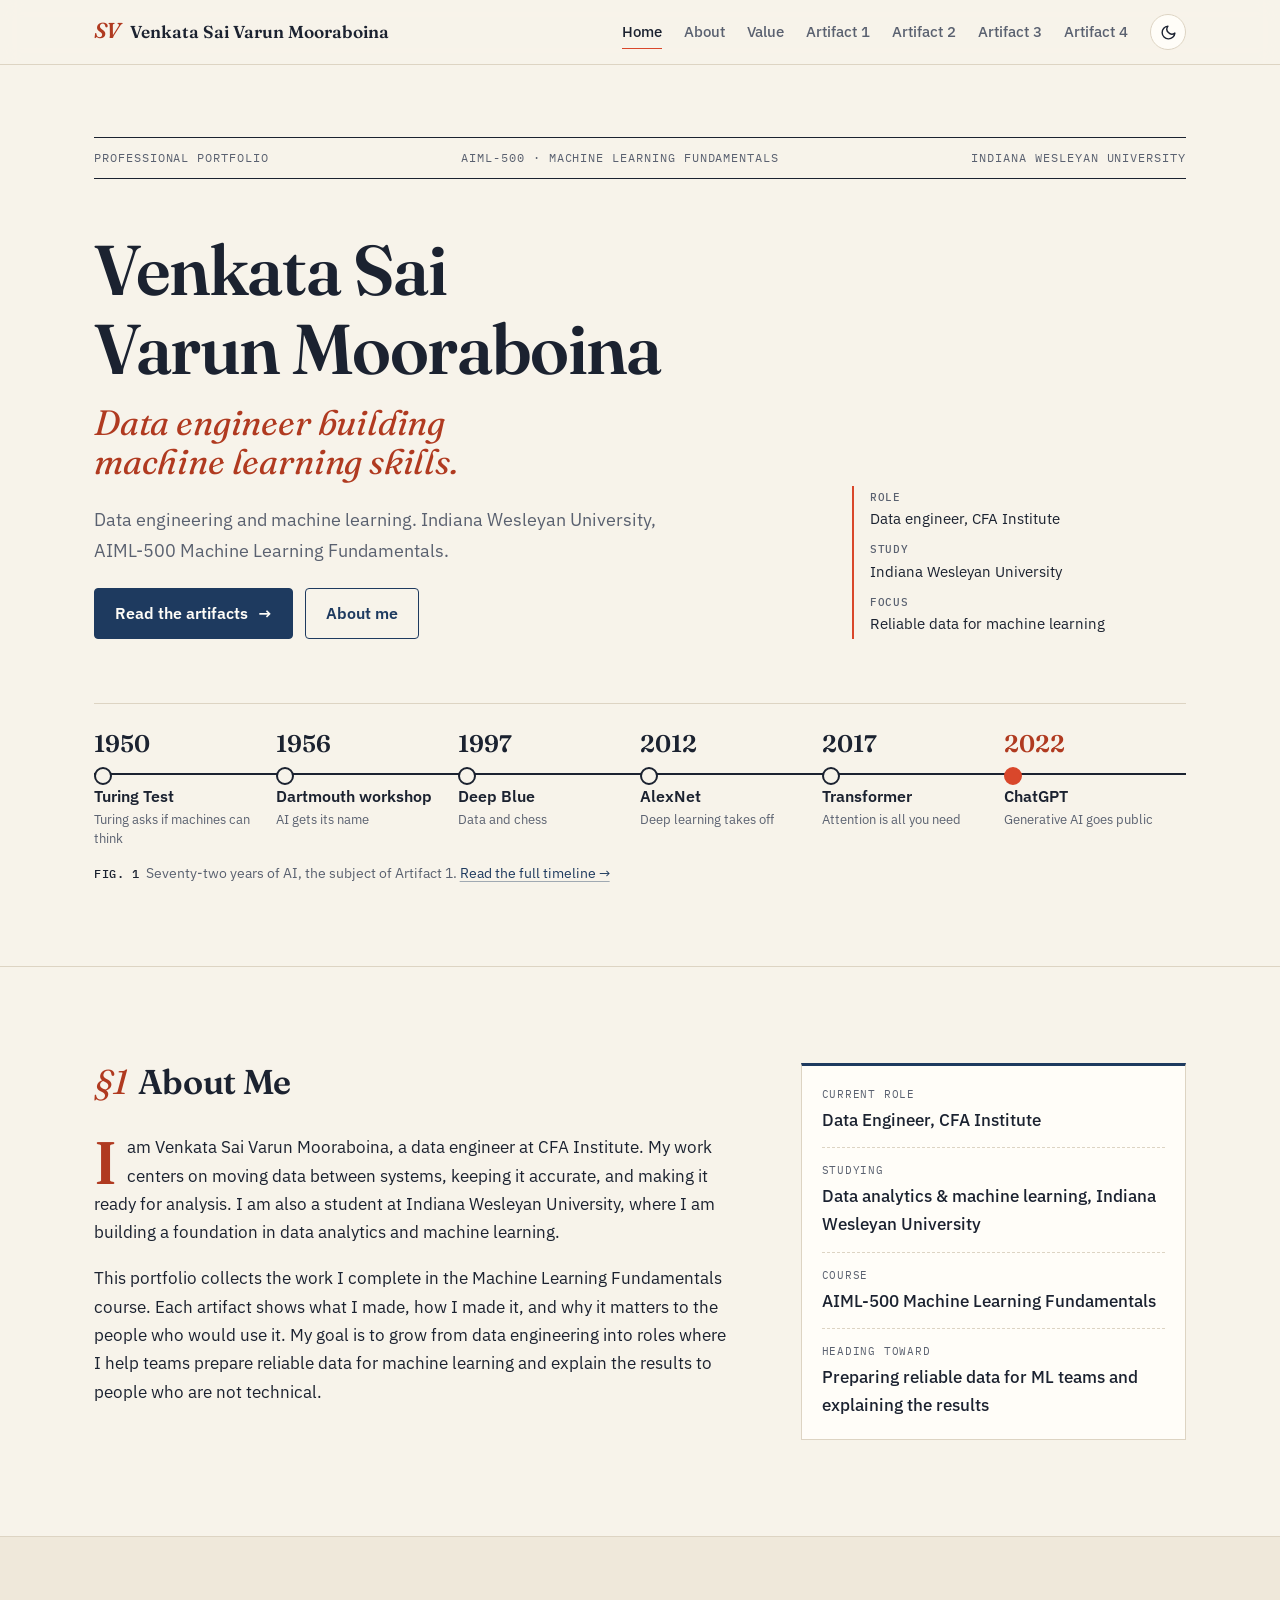
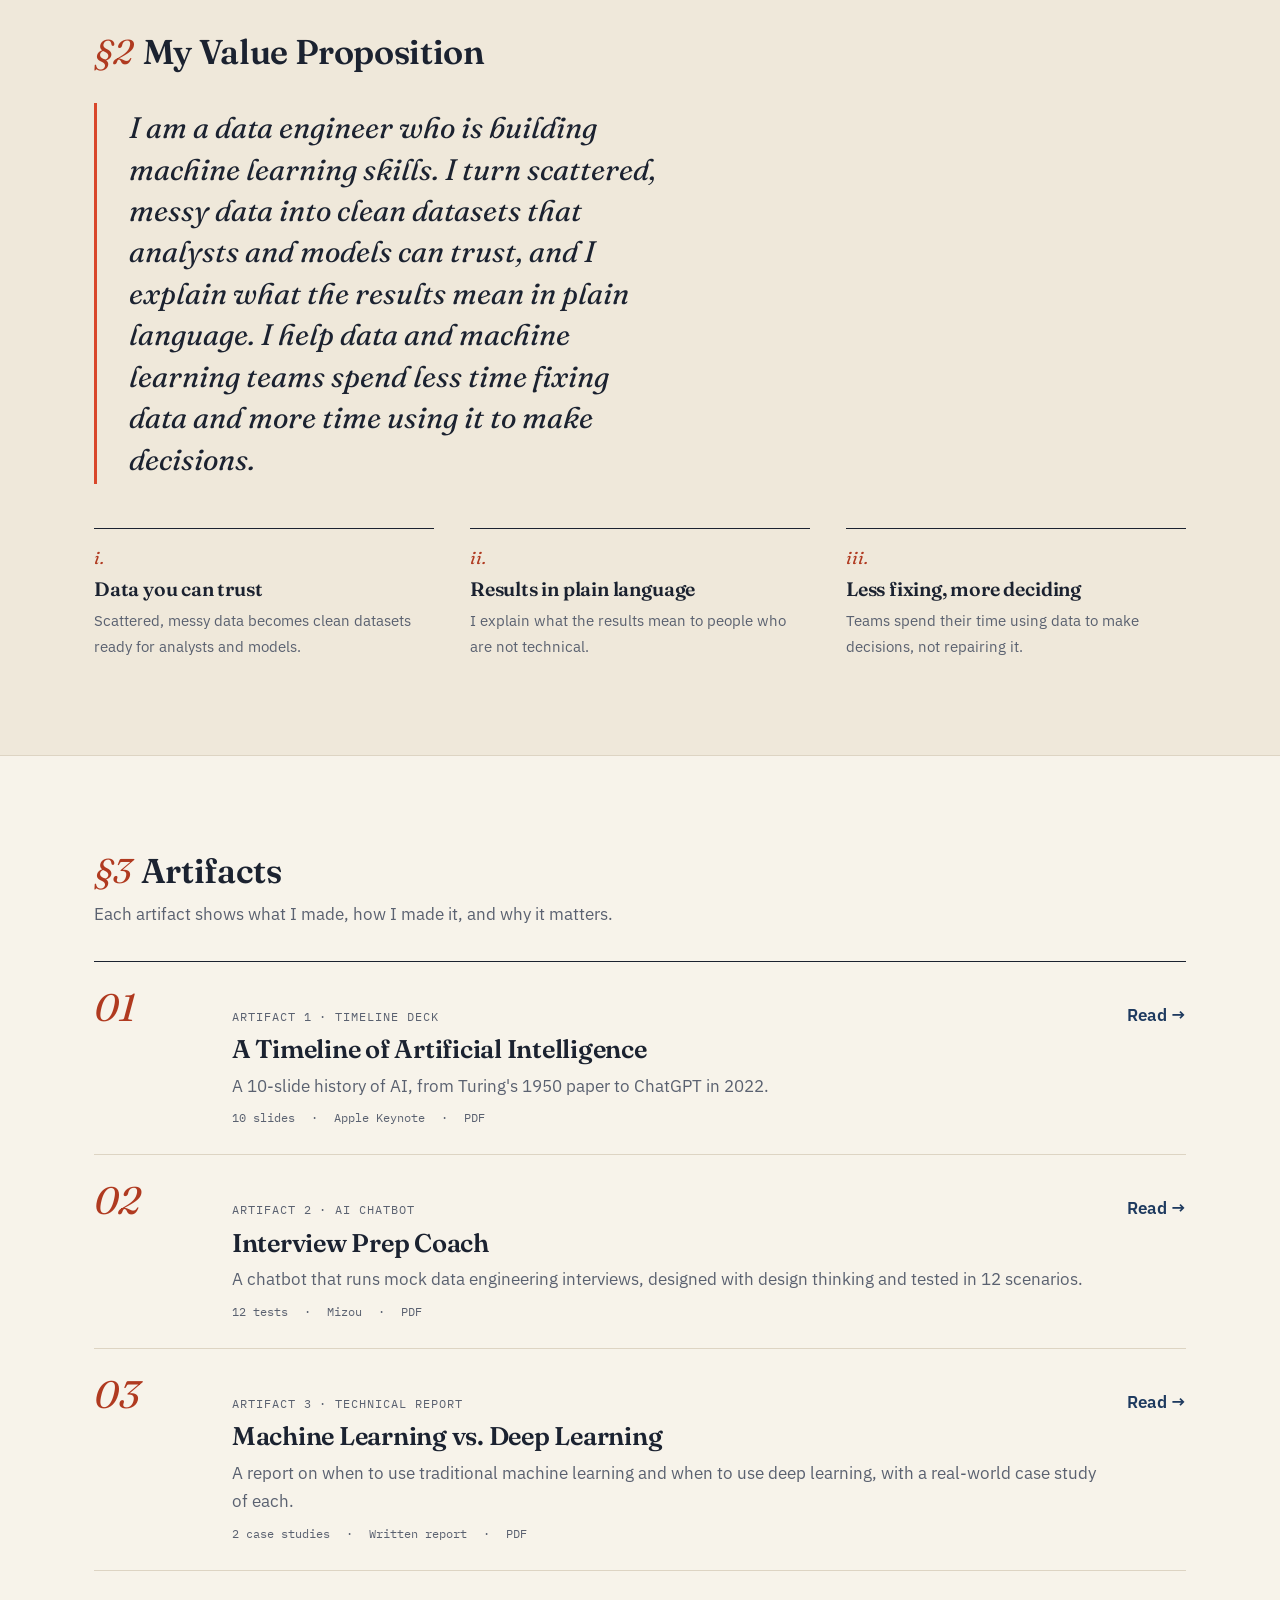
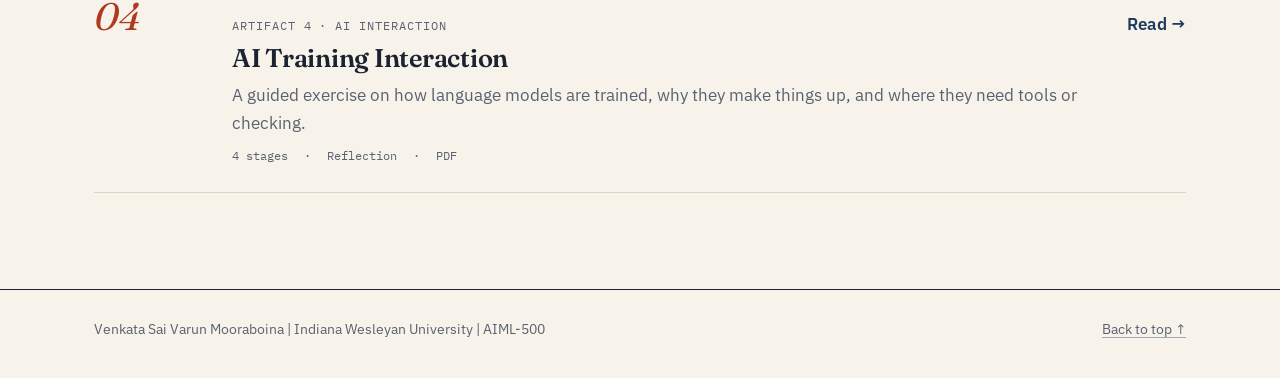
==== commit d2b5f63f: "artifact 4 for assignment 4.5" ====
--- a/index.html
+++ b/index.html
@@ -40,6 +40,7 @@
         <a href="artifact-1.html">Artifact 1</a>
         <a href="artifact-2.html">Artifact 2</a>
         <a href="artifact-3.html">Artifact 3</a>
+        <a href="artifact-4.html">Artifact 4</a>
         <button class="theme-toggle" type="button" aria-label="Switch theme">
           <svg class="moon" viewBox="0 0 24 24" fill="none" stroke="currentColor" stroke-width="2"
             stroke-linecap="round" stroke-linejoin="round" aria-hidden="true">
@@ -203,8 +204,21 @@
               <span class="body">
                 <span class="label">Artifact 3 · Technical report</span>
                 <h3>Machine Learning vs. Deep Learning</h3>
-                <p>A report on when to use traditional machine learning and when to use deep learning, with a real-world case study of each.</p>
+                <p>A report on when to use traditional machine learning and when to use deep learning, with a real-world
+                  case study of each.</p>
                 <span class="tags"><span>2 case studies</span> · <span>Written report</span> · <span>PDF</span></span>
+              </span>
+              <span class="go">Read <span class="arr" aria-hidden="true">→</span></span>
+            </a>
+          </li>
+          <li>
+            <a class="entry" href="artifact-4.html">
+              <span class="no" aria-hidden="true">04</span>
+              <span class="body">
+                <span class="label">Artifact 4 · AI interaction</span>
+                <h3>AI Training Interaction</h3>
+                <p>A guided exercise on how language models are trained, why they make things up, and where they need tools or checking.</p>
+                <span class="tags"><span>4 stages</span> · <span>Reflection</span> · <span>PDF</span></span>
               </span>
               <span class="go">Read <span class="arr" aria-hidden="true">→</span></span>
             </a>
